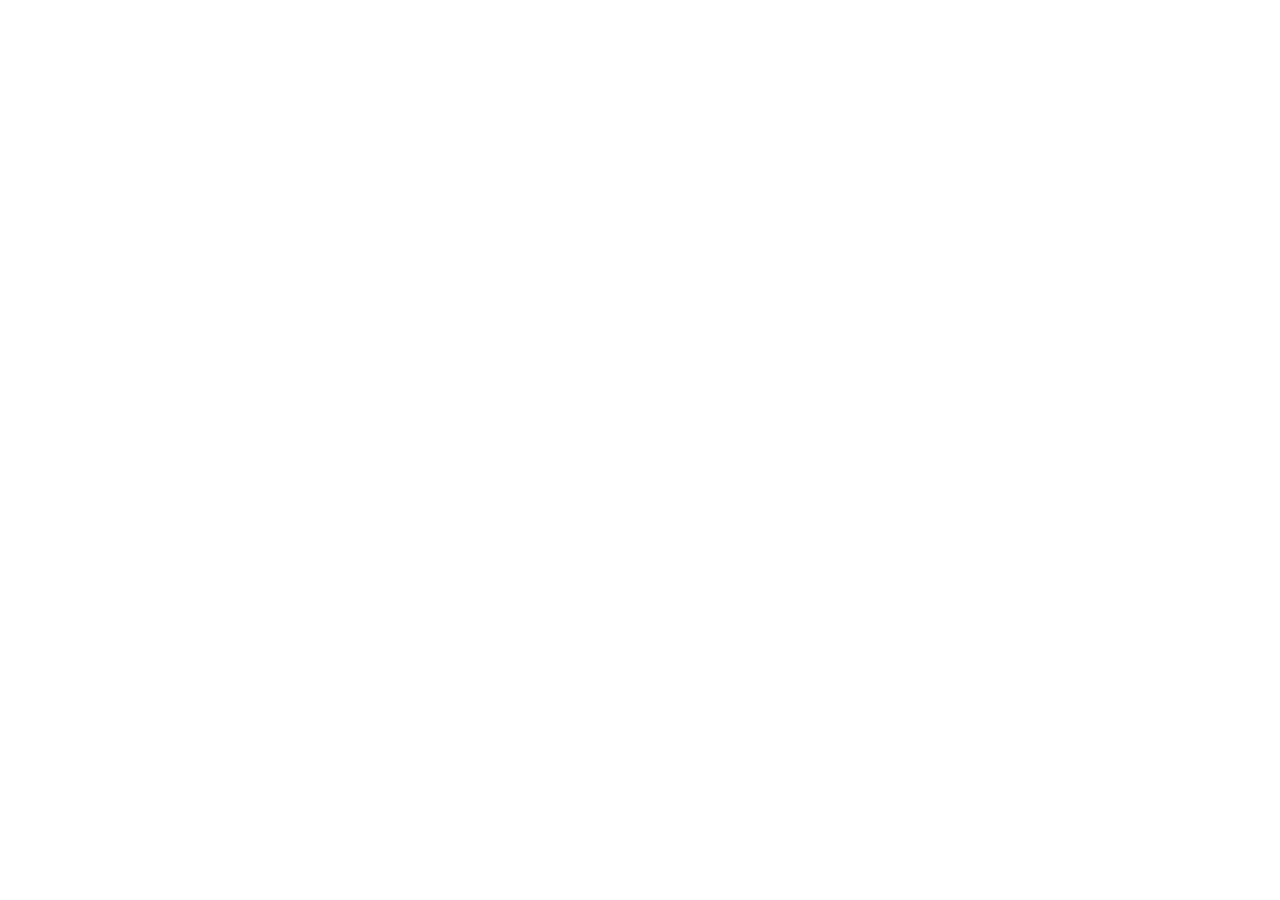
==== html/index.html @ 9bbfa4e1 "Add index.html" ====
<!DOCTYPE html>
<html lang="en">
<head>
    <meta charset="UTF-8">
    <meta name="viewport" content="width=device-width, initial-scale=1.0">
    <title>WorkBandhu</title>
    <link rel="stylesheet" href="styles.css">
    <link rel="stylesheet" href="css/home.css">
    </head>
    <body>

        
    </body>
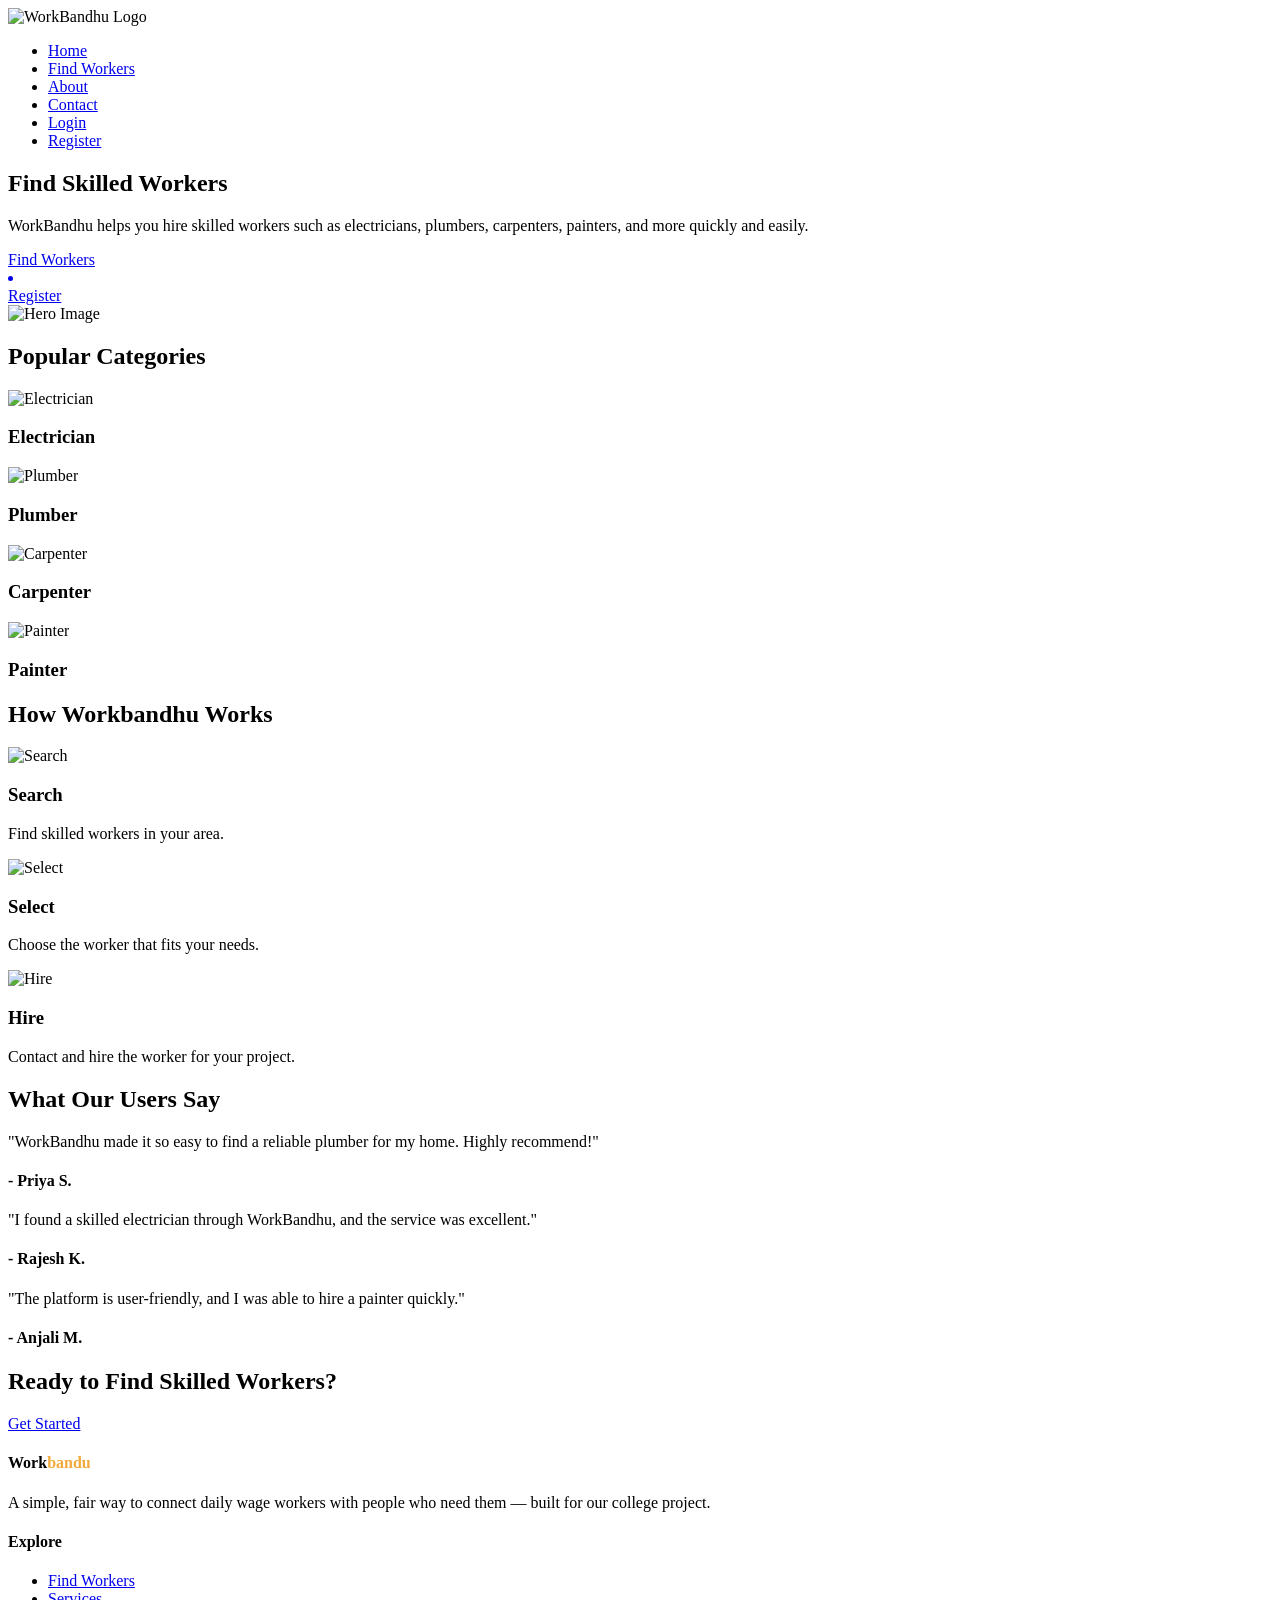
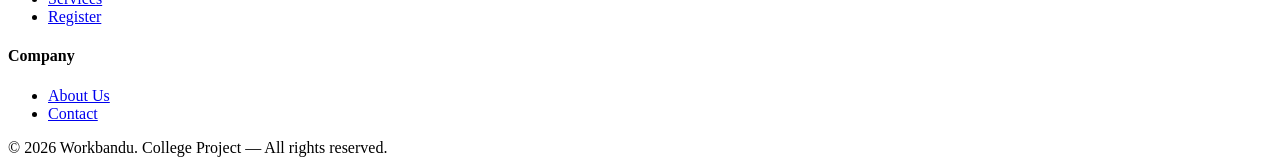
==== commit 44d9fe65: "initial project structure" ====
--- a/html/index.html
+++ b/html/index.html
@@ -1,13 +1,157 @@
-<!DOCTYPE html>
+<!doctype html>
 <html lang="en">
-<head>
-    <meta charset="UTF-8">
-    <meta name="viewport" content="width=device-width, initial-scale=1.0">
+  <head>
+    <meta charset="UTF-8" />
+    <meta name="viewport" content="width=device-width, initial-scale=1.0" />
     <title>WorkBandhu</title>
-    <link rel="stylesheet" href="styles.css">
-    <link rel="stylesheet" href="css/home.css">
-    </head>
-    <body>
+    <link rel="stylesheet" href="styles.css" />
+    <link rel="stylesheet" href="home.css" />
+    <link rel="icon" href="images/Logo1.jpeg" type="image/x-icon" />
+  </head>
+  <body>
+    <header>
+      <div class="logo">
+        <img src="images/Logo1.jpeg" alt="WorkBandhu Logo" />
+      </div>
+      <nav class="navbar">
+        <div class="container">
+          <ul class="nav-links">
+            <li><a href="index.html" class="active">Home</a></li>
+            <li><a href="workers.html">Find Workers</a></li>
+            <li><a href="about.html">About</a></li>
+            <li><a href="contact.html">Contact</a></li>
+            <li><a href="login.html" class="btn btn-primary">Login</a></li>
+            <li>
+              <a href="register.html" class="btn btn-secondary">Register</a>
+            </li>
+          </ul>
+        </div>
+      </nav>
+    </header>
+    <section class="hero">
+      <div class="hero-content">
+        <h1>Find Skilled Workers</h1>
+        <p>
+          WorkBandhu helps you hire skilled workers such as electricians,
+          plumbers, carpenters, painters, and more quickly and easily.
+        </p>
+        <a href="workers.html" class="btn btn-primary"
+          >Find Workers
+          <li></li
+        ></a>
+        <a href="register.html" class="btn btn-secondary">Register</a>
+      </div>
 
-        
-    </body>+      <div class="hero-image">
+        <img src="images/heroimage.jpg" alt="Hero Image" />
+      </div>
+    </section>
+
+    <section class="categories">
+      <div class="container">
+        <h2>Popular Categories</h2>
+        <div class="category-grid">
+          <div class="category-card">
+            <img src="images/electrician.jpg" alt="Electrician" />
+            <h3>Electrician</h3>
+          </div>
+          <div class="category-card">
+            <img src="images/plumber.jpg" alt="Plumber" />
+            <h3>Plumber</h3>
+          </div>
+          <div class="category-card">
+            <img src="images/carpenter.jpg" alt="Carpenter" />
+            <h3>Carpenter</h3>
+          </div>
+          <div class="category-card">
+            <img src="images/painter.jpg" alt="Painter" />
+            <h3>Painter</h3>
+          </div>
+        </div>
+      </div>
+    </section>
+
+    <section class="how-it-works">
+      <div class="container">
+        <h2>How Workbandhu Works</h2>
+        <div class="steps">
+          <div class="step">
+            <img src="images/search.png" alt="Search" />
+            <h3>Search</h3>
+            <p>Find skilled workers in your area.</p>
+          </div>
+          <div class="step">
+            <img src="images/select.png" alt="Select" />
+            <h3>Select</h3>
+            <p>Choose the worker that fits your needs.</p>
+          </div>
+          <div class="step">
+            <img src="images/hire.png" alt="Hire" />
+            <h3>Hire</h3>
+            <p>Contact and hire the worker for your project.</p>
+          </div>
+        </div>
+      </div>
+    </section>
+
+    <section class="testimonials">
+      <div class="container">
+        <h2>What Our Users Say</h2>
+        <div class="testimonial-grid">
+          <div class="testimonial-card">
+            <p>
+              "WorkBandhu made it so easy to find a reliable plumber for my
+              home. Highly recommend!"
+            </p>
+            <h4>- Priya S.</h4>
+          </div>
+          <div class="testimonial-card">
+            <p>
+              "I found a skilled electrician through WorkBandhu, and the
+              service was excellent."
+            </p>
+            <h4>- Rajesh K.</h4>
+          </div>
+          <div class="testimonial-card">
+            <p>
+              "The platform is user-friendly, and I was able to hire a painter
+              quickly."
+            </p>
+            <h4>- Anjali M.</h4>
+          </div>
+        </div>
+      </div>
+    </section>
+    <section class="cta">
+      <div class="container">
+        <h2>Ready to Find Skilled Workers?</h2>
+        <a href="workers.html" class="btn btn-primary">Get Started</a>
+      </div>
+
+    </section>
+   <footer class="site-footer">
+  <div class="container">
+    <div>
+      <h4>Work<span style="color:#F2A93B">bandu</span></h4>
+      <p>A simple, fair way to connect daily wage workers with people who need them — built for our college project.</p>
+    </div>
+    <div>
+      <h4>Explore</h4>
+      <ul>
+        <li><a href="workers.html">Find Workers</a></li>
+        <li><a href="services.html">Services</a></li>
+        <li><a href="register.html">Register</a></li>
+      </ul>
+    </div>
+    <div>
+      <h4>Company</h4>
+      <ul>
+        <li><a href="about.html">About Us</a></li>
+        <li><a href="contact.html">Contact</a></li>
+      </ul>
+    </div>
+  </div>
+  <div class="footer-bottom">© 2026 Workbandu. College Project — All rights reserved.</div>
+</footer>
+  </body>
+</html>
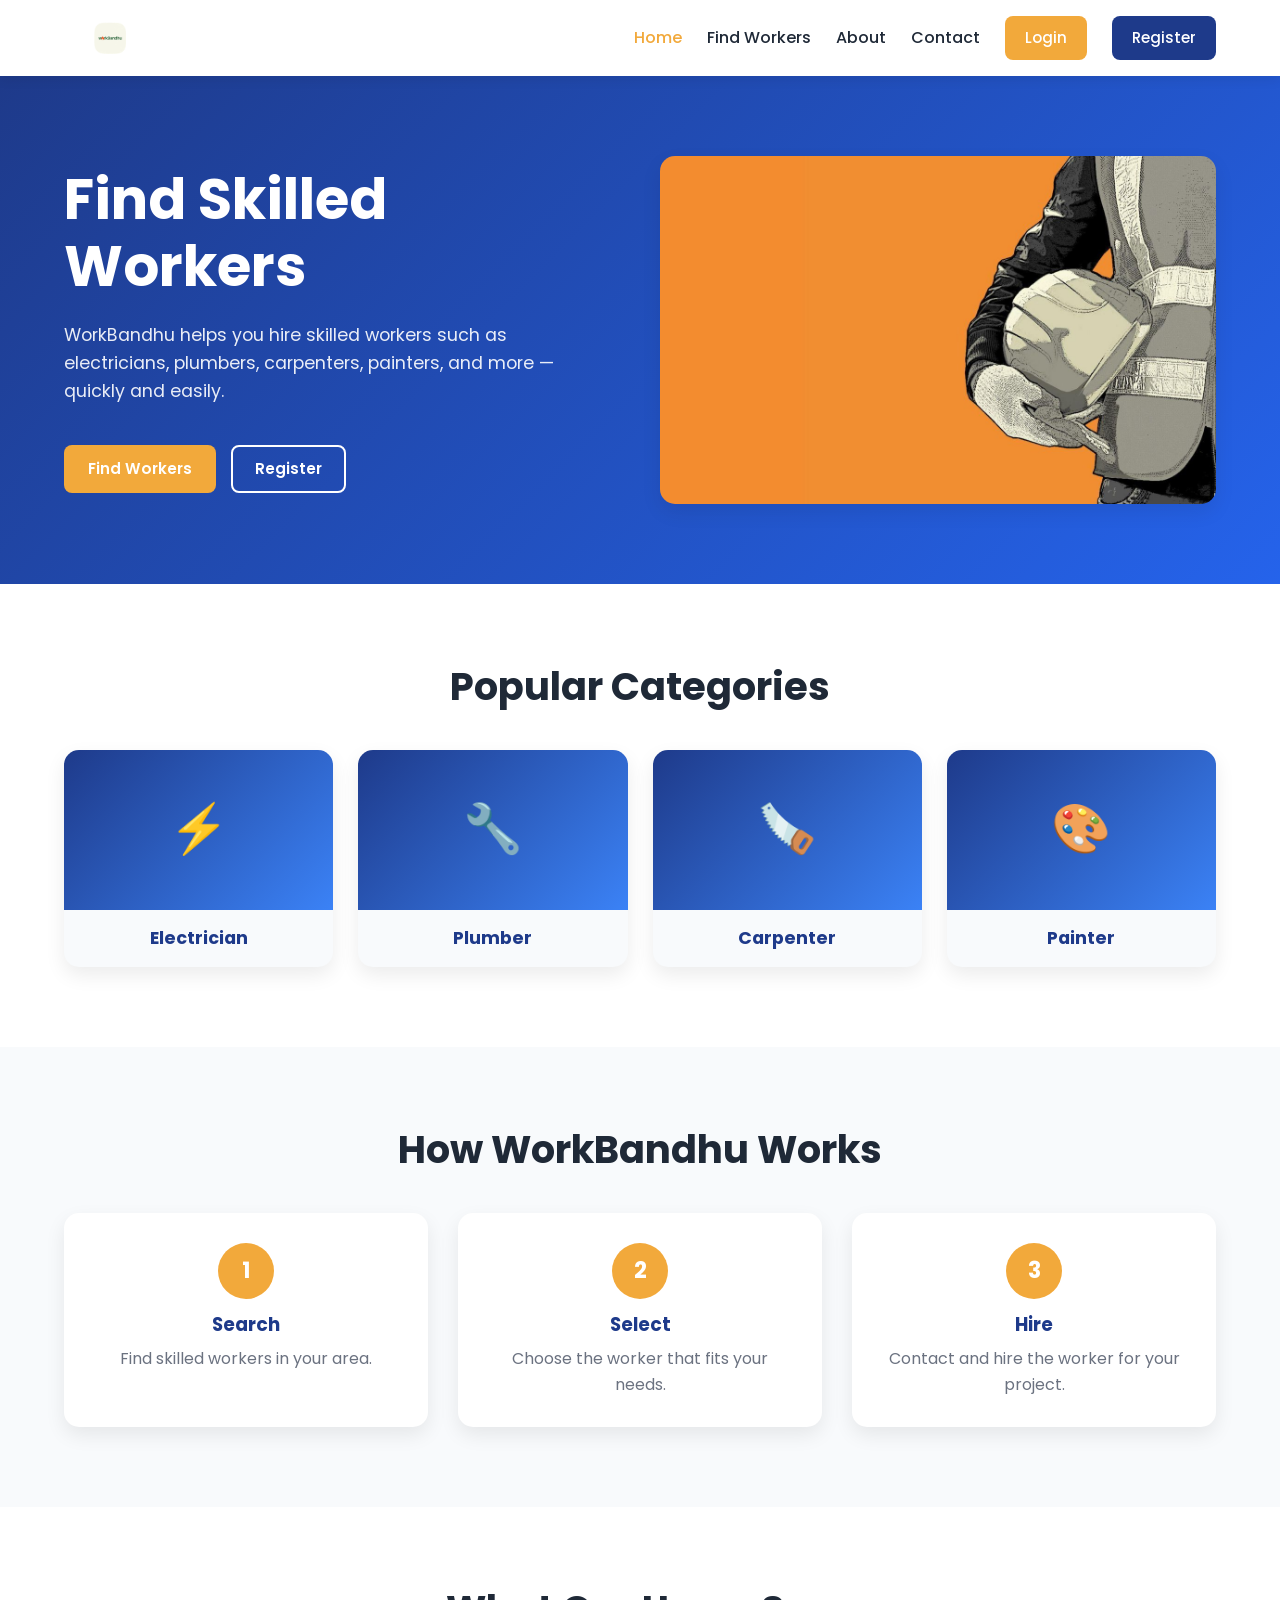
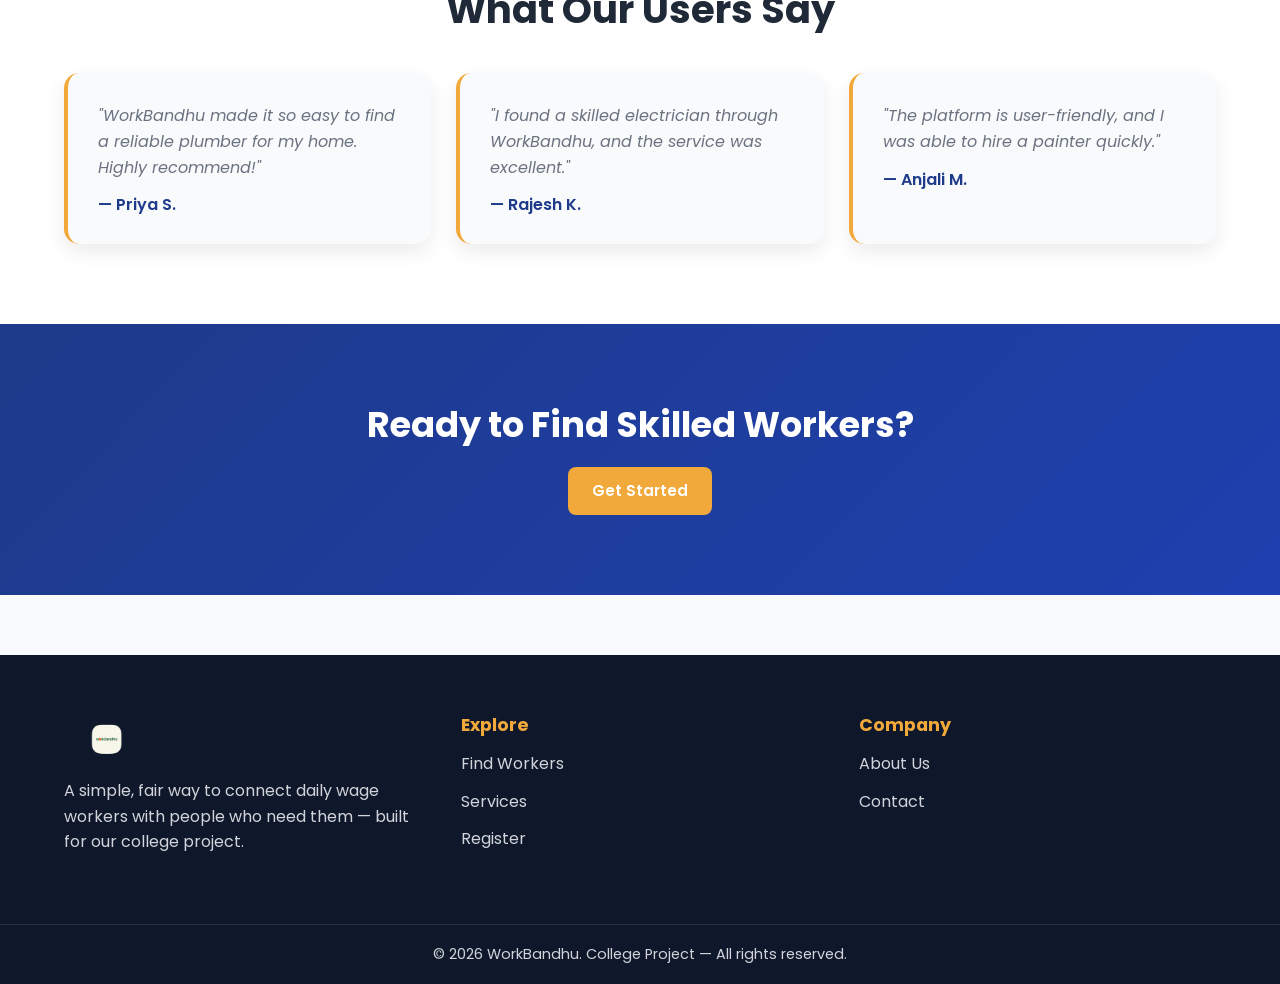
==== commit ee872281: "Clean project structure and update homepage styles" ====
--- a/html/index.html
+++ b/html/index.html
@@ -3,90 +3,93 @@
   <head>
     <meta charset="UTF-8" />
     <meta name="viewport" content="width=device-width, initial-scale=1.0" />
-    <title>WorkBandhu</title>
-    <link rel="stylesheet" href="styles.css" />
-    <link rel="stylesheet" href="home.css" />
-    <link rel="icon" href="images/Logo1.jpeg" type="image/x-icon" />
+    <title>WorkBandhu — Find Skilled Workers</title>
+    <link rel="stylesheet" href="../css/style.css" />
+    <link rel="stylesheet" href="../css/home.css" />
+    <link rel="stylesheet" href="../css/responsive.css" />
+    <link rel="icon" type="image/png" href="../images/logo-nobackground.png" />
   </head>
   <body>
-    <header>
-      <div class="logo">
-        <img src="images/Logo1.jpeg" alt="WorkBandhu Logo" />
+    <!-- Navbar -->
+    <nav class="navbar">
+      <div class="container">
+        <a href="index.html" class="nav-logo">
+          <img src="../images/logo-nobackground.png" alt="WorkBandhu" />
+        </a>
+        <button class="nav-toggle" aria-label="Toggle menu" aria-expanded="false">☰</button>
+        <ul class="nav-links">
+          <li><a href="index.html" class="active">Home</a></li>
+          <li><a href="workers.html">Find Workers</a></li>
+          <li><a href="about.html">About</a></li>
+          <li><a href="contact.html">Contact</a></li>
+          <li><a href="login.html" class="btn btn-primary">Login</a></li>
+          <li><a href="register.html" class="btn btn-secondary">Register</a></li>
+        </ul>
       </div>
-      <nav class="navbar">
-        <div class="container">
-          <ul class="nav-links">
-            <li><a href="index.html" class="active">Home</a></li>
-            <li><a href="workers.html">Find Workers</a></li>
-            <li><a href="about.html">About</a></li>
-            <li><a href="contact.html">Contact</a></li>
-            <li><a href="login.html" class="btn btn-primary">Login</a></li>
-            <li>
-              <a href="register.html" class="btn btn-secondary">Register</a>
-            </li>
-          </ul>
+    </nav>
+
+    <!-- Hero -->
+    <section class="hero-home">
+      <div class="container">
+        <div class="hero-content">
+          <h1>Find Skilled Workers</h1>
+          <p>
+            WorkBandhu helps you hire skilled workers such as electricians,
+            plumbers, carpenters, painters, and more — quickly and easily.
+          </p>
+          <div class="hero-actions">
+            <a href="workers.html" class="btn btn-primary">Find Workers</a>
+            <a href="register.html" class="btn btn-outline">Register</a>
+          </div>
         </div>
-      </nav>
-    </header>
-    <section class="hero">
-      <div class="hero-content">
-        <h1>Find Skilled Workers</h1>
-        <p>
-          WorkBandhu helps you hire skilled workers such as electricians,
-          plumbers, carpenters, painters, and more quickly and easily.
-        </p>
-        <a href="workers.html" class="btn btn-primary"
-          >Find Workers
-          <li></li
-        ></a>
-        <a href="register.html" class="btn btn-secondary">Register</a>
-      </div>
-
-      <div class="hero-image">
-        <img src="images/heroimage.jpg" alt="Hero Image" />
+        <div class="hero-image">
+          <img src="../images/heroimage.jpg" alt="Skilled workers on a job site" />
+        </div>
       </div>
     </section>
 
+    <!-- Categories -->
     <section class="categories">
       <div class="container">
         <h2>Popular Categories</h2>
         <div class="category-grid">
           <div class="category-card">
-            <img src="images/electrician.jpg" alt="Electrician" />
+            <div class="category-icon" aria-hidden="true">⚡</div>
             <h3>Electrician</h3>
           </div>
           <div class="category-card">
-            <img src="images/plumber.jpg" alt="Plumber" />
+            <div class="category-icon" aria-hidden="true">🔧</div>
             <h3>Plumber</h3>
           </div>
           <div class="category-card">
-            <img src="images/carpenter.jpg" alt="Carpenter" />
+            <div class="category-icon" aria-hidden="true">🪚</div>
             <h3>Carpenter</h3>
           </div>
           <div class="category-card">
-            <img src="images/painter.jpg" alt="Painter" />
+            <div class="category-icon" aria-hidden="true">🎨</div>
             <h3>Painter</h3>
           </div>
         </div>
       </div>
     </section>
 
+    <!-- How It Works -->
     <section class="how-it-works">
       <div class="container">
-        <h2>How Workbandhu Works</h2>
+        <h2>How WorkBandhu Works</h2>
         <div class="steps">
           <div class="step">
-            <img src="images/search.png" alt="Search" />
+            <div class="step-number">1</div>
             <h3>Search</h3>
             <p>Find skilled workers in your area.</p>
           </div>
           <div class="step">
-            <img src="images/select.png" alt="Select" />
+            <div class="step-number">2</div>
             <h3>Select</h3>
             <p>Choose the worker that fits your needs.</p>
           </div>
           <div class="step">
-            <img src="images/hire.png" alt="Hire" />
+            <div class="step-number">3</div>
             <h3>Hire</h3>
             <p>Contact and hire the worker for your project.</p>
           </div>
@@ -94,6 +97,7 @@
       </div>
     </section>
 
+    <!-- Testimonials -->
     <section class="testimonials">
       <div class="container">
         <h2>What Our Users Say</h2>
@@ -103,55 +107,65 @@
               "WorkBandhu made it so easy to find a reliable plumber for my
               home. Highly recommend!"
             </p>
-            <h4>- Priya S.</h4>
+            <h4>— Priya S.</h4>
           </div>
           <div class="testimonial-card">
             <p>
               "I found a skilled electrician through WorkBandhu, and the
               service was excellent."
             </p>
-            <h4>- Rajesh K.</h4>
+            <h4>— Rajesh K.</h4>
           </div>
           <div class="testimonial-card">
             <p>
               "The platform is user-friendly, and I was able to hire a painter
               quickly."
             </p>
-            <h4>- Anjali M.</h4>
+            <h4>— Anjali M.</h4>
           </div>
         </div>
       </div>
     </section>
+
+    <!-- CTA -->
     <section class="cta">
       <div class="container">
         <h2>Ready to Find Skilled Workers?</h2>
         <a href="workers.html" class="btn btn-primary">Get Started</a>
       </div>
+    </section>
 
-    </section>
-   <footer class="site-footer">
-  <div class="container">
-    <div>
-      <h4>Work<span style="color:#F2A93B">bandu</span></h4>
-      <p>A simple, fair way to connect daily wage workers with people who need them — built for our college project.</p>
-    </div>
-    <div>
-      <h4>Explore</h4>
-      <ul>
-        <li><a href="workers.html">Find Workers</a></li>
-        <li><a href="services.html">Services</a></li>
-        <li><a href="register.html">Register</a></li>
-      </ul>
-    </div>
-    <div>
-      <h4>Company</h4>
-      <ul>
-        <li><a href="about.html">About Us</a></li>
-        <li><a href="contact.html">Contact</a></li>
-      </ul>
-    </div>
-  </div>
-  <div class="footer-bottom">© 2026 Workbandu. College Project — All rights reserved.</div>
-</footer>
+    <!-- Footer -->
+    <footer class="site-footer">
+      <div class="container">
+        <div class="footer-brand">
+          <img src="../images/logo-nobackground.png" alt="WorkBandhu" />
+          <p>
+            A simple, fair way to connect daily wage workers with people who
+            need them — built for our college project.
+          </p>
+        </div>
+        <div>
+          <h4>Explore</h4>
+          <ul>
+            <li><a href="workers.html">Find Workers</a></li>
+            <li><a href="services.html">Services</a></li>
+            <li><a href="register.html">Register</a></li>
+          </ul>
+        </div>
+        <div>
+          <h4>Company</h4>
+          <ul>
+            <li><a href="about.html">About Us</a></li>
+            <li><a href="contact.html">Contact</a></li>
+          </ul>
+        </div>
+      </div>
+      <div class="footer-bottom">
+        © 2026 WorkBandhu. College Project — All rights reserved.
+      </div>
+    </footer>
+
+    <script src="../js/main.js"></script>
   </body>
 </html>
--- a/css/style.css
+++ b/css/style.css
@@ -0,0 +1,333 @@
+/* ============================================================
+   WorkBandhu — Global Styles (shared across all pages)
+   Palette: Blue (#1E3A8A) + Orange (#F2A93B)
+   ============================================================ */
+
+@import url('https://fonts.googleapis.com/css2?family=Poppins:wght@300;400;500;600;700;800&display=swap');
+
+/* ---------- Design Tokens ---------- */
+:root {
+  --primary: #1E3A8A;
+  --secondary: #F2A93B;
+  --secondary-dark: #d88e16;
+  --dark: #1F2937;
+  --light: #F8FAFC;
+  --white: #ffffff;
+  --gray: #6B7280;
+  --footer-bg: #0f172a;
+
+  --max-width: 1200px;
+  --radius: 8px;
+  --radius-lg: 15px;
+  --shadow: 0 8px 20px rgba(0, 0, 0, 0.08);
+  --shadow-nav: 0 3px 12px rgba(0, 0, 0, 0.08);
+
+  --space-1: 10px;
+  --space-2: 20px;
+  --space-3: 40px;
+  --space-4: 80px;
+}
+
+/* ---------- Reset & Base ---------- */
+*,
+*::before,
+*::after {
+  box-sizing: border-box;
+  margin: 0;
+  padding: 0;
+}
+
+html {
+  scroll-behavior: smooth;
+}
+
+body {
+  font-family: 'Poppins', sans-serif;
+  background: var(--light);
+  color: var(--dark);
+  line-height: 1.6;
+}
+
+img {
+  max-width: 100%;
+  display: block;
+}
+
+a {
+  text-decoration: none;
+  color: inherit;
+}
+
+ul {
+  list-style: none;
+}
+
+button {
+  font-family: inherit;
+  cursor: pointer;
+}
+
+h1,
+h2,
+h3,
+h4 {
+  line-height: 1.2;
+}
+
+p {
+  color: var(--gray);
+}
+
+/* ---------- Layout ---------- */
+.container {
+  width: 90%;
+  max-width: var(--max-width);
+  margin: 0 auto;
+}
+
+/* ---------- Buttons ---------- */
+.btn {
+  display: inline-block;
+  padding: 10px 22px;
+  border-radius: var(--radius);
+  font-weight: 600;
+  font-size: 0.95rem;
+  border: 2px solid transparent;
+  transition: background 0.3s ease, transform 0.2s ease, color 0.3s ease;
+}
+
+.btn:hover {
+  transform: translateY(-2px);
+}
+
+.btn-primary {
+  background: var(--secondary);
+  color: var(--white) !important;
+}
+
+.btn-primary:hover {
+  background: var(--secondary-dark);
+}
+
+.btn-secondary {
+  background: var(--primary);
+  color: var(--white) !important;
+}
+
+.btn-secondary:hover {
+  background: #162d6e;
+}
+
+.btn-outline {
+  background: transparent;
+  border-color: var(--white);
+  color: var(--white) !important;
+}
+
+.btn-outline:hover {
+  background: rgba(255, 255, 255, 0.1);
+}
+
+/* ---------- Navbar ---------- */
+.navbar {
+  width: 100%;
+  background: var(--white);
+  box-shadow: var(--shadow-nav);
+  position: sticky;
+  top: 0;
+  z-index: 1000;
+}
+
+.navbar .container {
+  display: flex;
+  justify-content: space-between;
+  align-items: center;
+  padding: 12px 0;
+  position: relative;
+}
+
+.nav-logo {
+  display: flex;
+  align-items: center;
+  flex-shrink: 0;
+}
+
+.nav-logo img {
+  height: 52px;
+  width: auto;
+}
+
+.nav-links {
+  display: flex;
+  align-items: center;
+  gap: 25px;
+}
+
+.nav-links a {
+  color: var(--dark);
+  font-weight: 500;
+  transition: color 0.3s ease;
+}
+
+.nav-links a:hover,
+.nav-links a.active {
+  color: var(--secondary);
+}
+
+.nav-links .btn {
+  padding: 8px 18px;
+}
+
+.nav-toggle {
+  display: none;
+  background: none;
+  border: none;
+  font-size: 28px;
+  color: var(--primary);
+  line-height: 1;
+}
+
+/* ---------- Page Hero (About, Contact, inner pages) ---------- */
+.page-hero {
+  padding: 100px 0 var(--space-3);
+  background:
+    linear-gradient(rgba(30, 58, 138, 0.85), rgba(15, 23, 42, 0.9)),
+    url('../images/heroimage.jpg') center / cover no-repeat;
+  color: var(--white);
+}
+
+.page-hero h1 {
+  font-size: clamp(2rem, 5vw, 3.4rem);
+  margin: 15px 0;
+}
+
+.page-hero em {
+  color: var(--secondary);
+  font-style: normal;
+}
+
+.hero-sub {
+  max-width: 700px;
+  font-size: 1.1rem;
+  color: rgba(255, 255, 255, 0.9);
+}
+
+/* ---------- Sections & Utilities ---------- */
+.eyebrow {
+  color: var(--secondary);
+  font-weight: 700;
+  text-transform: uppercase;
+  letter-spacing: 1px;
+  font-size: 0.85rem;
+}
+
+.section {
+  padding: var(--space-4) 0;
+}
+
+.section h2 {
+  font-size: clamp(1.75rem, 3vw, 2.5rem);
+  margin: 15px 0 25px;
+  color: var(--dark);
+}
+
+.section p {
+  font-size: 1.05rem;
+}
+
+.text-center {
+  text-align: center;
+}
+
+.prose {
+  max-width: 65ch;
+}
+
+.prose-center {
+  max-width: 60ch;
+  margin: 0 auto;
+}
+
+.brand-accent {
+  color: var(--secondary);
+}
+
+/* ---------- Shared Cards ---------- */
+.steps {
+  display: grid;
+  grid-template-columns: repeat(auto-fit, minmax(280px, 1fr));
+  gap: 30px;
+  margin-top: 40px;
+}
+
+.step-card {
+  background: var(--white);
+  padding: 30px;
+  border-radius: var(--radius-lg);
+  box-shadow: var(--shadow);
+  transition: transform 0.3s ease;
+}
+
+.step-card:hover {
+  transform: translateY(-8px);
+}
+
+.step-card h3 {
+  color: var(--primary);
+  margin-bottom: 15px;
+}
+
+.step-card p {
+  color: var(--gray);
+}
+
+/* ---------- Footer ---------- */
+.site-footer {
+  background: var(--footer-bg);
+  color: var(--white);
+  margin-top: 60px;
+}
+
+.site-footer .container {
+  display: grid;
+  grid-template-columns: repeat(auto-fit, minmax(250px, 1fr));
+  gap: 40px;
+  padding: 60px 0;
+}
+
+.footer-brand img {
+  height: 48px;
+  width: auto;
+  margin-bottom: 15px;
+}
+
+.site-footer h4 {
+  margin-bottom: 15px;
+  font-size: 1.1rem;
+  color: var(--secondary);
+}
+
+.site-footer p {
+  color: #d1d5db;
+}
+
+.site-footer ul li {
+  margin: 12px 0;
+}
+
+.site-footer a {
+  color: #d1d5db;
+  transition: color 0.3s ease;
+}
+
+.site-footer a:hover {
+  color: var(--secondary);
+}
+
+.footer-bottom {
+  text-align: center;
+  padding: 18px;
+  border-top: 1px solid rgba(255, 255, 255, 0.1);
+  color: #d1d5db;
+  font-size: 0.9rem;
+}
--- a/css/home.css
+++ b/css/home.css
@@ -0,0 +1,183 @@
+/* ============================================================
+   WorkBandhu — Home Page Styles (index.html only)
+   ============================================================ */
+
+/* ---------- Home Hero ---------- */
+.hero-home {
+  padding: var(--space-4) 0;
+  background: linear-gradient(135deg, var(--primary) 0%, #2563eb 100%);
+  color: var(--white);
+}
+
+.hero-home .container {
+  display: grid;
+  grid-template-columns: 1fr 1fr;
+  align-items: center;
+  gap: 40px;
+}
+
+.hero-content h1 {
+  font-size: clamp(2.2rem, 4.5vw, 3.5rem);
+  margin-bottom: var(--space-2);
+}
+
+.hero-content p {
+  font-size: 1.1rem;
+  color: rgba(255, 255, 255, 0.9);
+  margin-bottom: var(--space-3);
+  max-width: 520px;
+}
+
+.hero-actions {
+  display: flex;
+  flex-wrap: wrap;
+  gap: 15px;
+}
+
+.hero-image img {
+  border-radius: var(--radius-lg);
+  box-shadow: var(--shadow);
+  width: 100%;
+  max-height: 420px;
+  object-fit: cover;
+}
+
+/* ---------- Categories ---------- */
+.categories {
+  padding: var(--space-4) 0;
+  background: var(--white);
+}
+
+.categories h2,
+.how-it-works h2,
+.testimonials h2 {
+  text-align: center;
+  font-size: clamp(1.75rem, 3vw, 2.5rem);
+  margin-bottom: var(--space-3);
+  color: var(--dark);
+}
+
+.category-grid {
+  display: grid;
+  grid-template-columns: repeat(auto-fit, minmax(220px, 1fr));
+  gap: 25px;
+}
+
+.category-card {
+  background: var(--light);
+  border-radius: var(--radius-lg);
+  overflow: hidden;
+  text-align: center;
+  box-shadow: var(--shadow);
+  transition: transform 0.3s ease;
+}
+
+.category-card:hover {
+  transform: translateY(-6px);
+}
+
+.category-card img {
+  width: 100%;
+  height: 160px;
+  object-fit: cover;
+}
+
+.category-icon {
+  display: flex;
+  align-items: center;
+  justify-content: center;
+  height: 160px;
+  background: linear-gradient(135deg, var(--primary), #3b82f6);
+  font-size: 3rem;
+}
+
+.category-card h3 {
+  padding: 18px;
+  color: var(--primary);
+  font-size: 1.1rem;
+}
+
+/* ---------- How It Works ---------- */
+.how-it-works {
+  padding: var(--space-4) 0;
+}
+
+.how-it-works .step {
+  background: var(--white);
+  padding: 30px;
+  border-radius: var(--radius-lg);
+  text-align: center;
+  box-shadow: var(--shadow);
+  transition: transform 0.3s ease;
+}
+
+.how-it-works .step:hover {
+  transform: translateY(-6px);
+}
+
+.step-number {
+  display: inline-flex;
+  align-items: center;
+  justify-content: center;
+  width: 56px;
+  height: 56px;
+  border-radius: 50%;
+  background: var(--secondary);
+  color: var(--white);
+  font-weight: 700;
+  font-size: 1.4rem;
+  margin-bottom: 15px;
+}
+
+.how-it-works .step h3 {
+  color: var(--primary);
+  margin-bottom: 10px;
+}
+
+.how-it-works .step p {
+  color: var(--gray);
+}
+
+/* ---------- Testimonials ---------- */
+.testimonials {
+  padding: var(--space-4) 0;
+  background: var(--white);
+}
+
+.testimonial-grid {
+  display: grid;
+  grid-template-columns: repeat(auto-fit, minmax(280px, 1fr));
+  gap: 25px;
+}
+
+.testimonial-card {
+  background: var(--light);
+  padding: 30px;
+  border-radius: var(--radius-lg);
+  border-left: 4px solid var(--secondary);
+  box-shadow: var(--shadow);
+}
+
+.testimonial-card p {
+  font-style: italic;
+  margin-bottom: 15px;
+}
+
+.testimonial-card h4 {
+  color: var(--primary);
+  font-weight: 600;
+}
+
+/* ---------- CTA Banner ---------- */
+.cta {
+  padding: var(--space-4) 0;
+  background: linear-gradient(135deg, var(--primary), #1e40af);
+  text-align: center;
+  color: var(--white);
+}
+
+.cta h2 {
+  color: var(--white);
+  margin-bottom: var(--space-2);
+  font-size: clamp(1.5rem, 3vw, 2.2rem);
+}
--- a/css/responsive.css
+++ b/css/responsive.css
@@ -0,0 +1,95 @@
+/* ============================================================
+   WorkBandhu — Responsive Styles
+   ============================================================ */
+
+/* ---------- Tablet & below ---------- */
+@media (max-width: 992px) {
+  .hero-home .container {
+    grid-template-columns: 1fr;
+    text-align: center;
+  }
+
+  .hero-content p {
+    margin-left: auto;
+    margin-right: auto;
+  }
+
+  .hero-actions {
+    justify-content: center;
+  }
+
+  .hero-image {
+    order: -1;
+    max-width: 500px;
+    margin: 0 auto;
+  }
+}
+
+/* ---------- Mobile navigation ---------- */
+@media (max-width: 768px) {
+  .nav-toggle {
+    display: block;
+  }
+
+  .nav-links {
+    display: none;
+    position: absolute;
+    top: 100%;
+    left: 0;
+    right: 0;
+    flex-direction: column;
+    align-items: flex-start;
+    gap: 0;
+    background: var(--white);
+    padding: var(--space-2);
+    box-shadow: var(--shadow-nav);
+    border-top: 1px solid #e5e7eb;
+  }
+
+  .nav-links.open {
+    display: flex;
+  }
+
+  .nav-links li {
+    width: 100%;
+  }
+
+  .nav-links a {
+    display: block;
+    padding: 12px 8px;
+    width: 100%;
+  }
+
+  .nav-links .btn {
+    text-align: center;
+    margin-top: 8px;
+  }
+
+  .page-hero {
+    padding: 70px 0 var(--space-3);
+  }
+
+  .section {
+    padding: 60px 0;
+  }
+
+  .hero-home {
+    padding: 60px 0;
+  }
+}
+
+/* ---------- Small phones ---------- */
+@media (max-width: 480px) {
+  .nav-logo img {
+    height: 42px;
+  }
+
+  .hero-actions {
+    flex-direction: column;
+    align-items: stretch;
+  }
+
+  .hero-actions .btn {
+    text-align: center;
+  }
+}
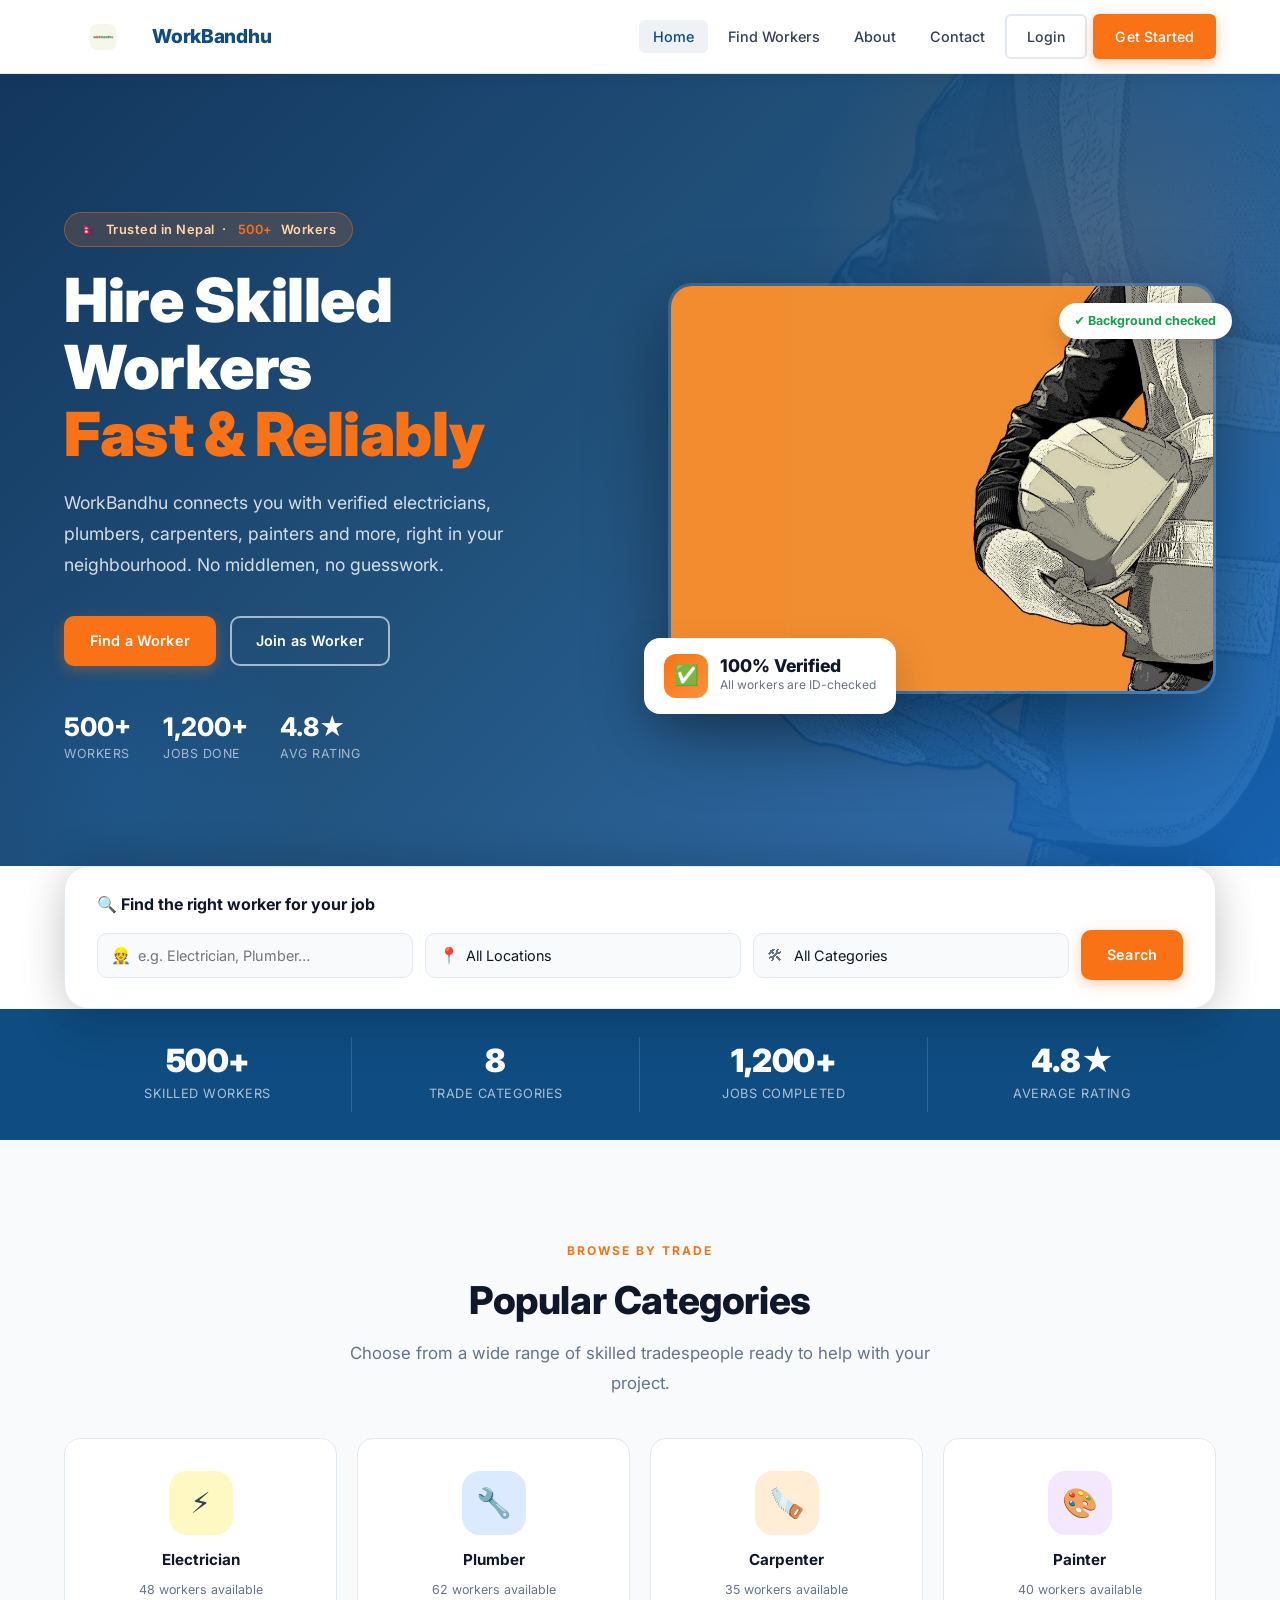
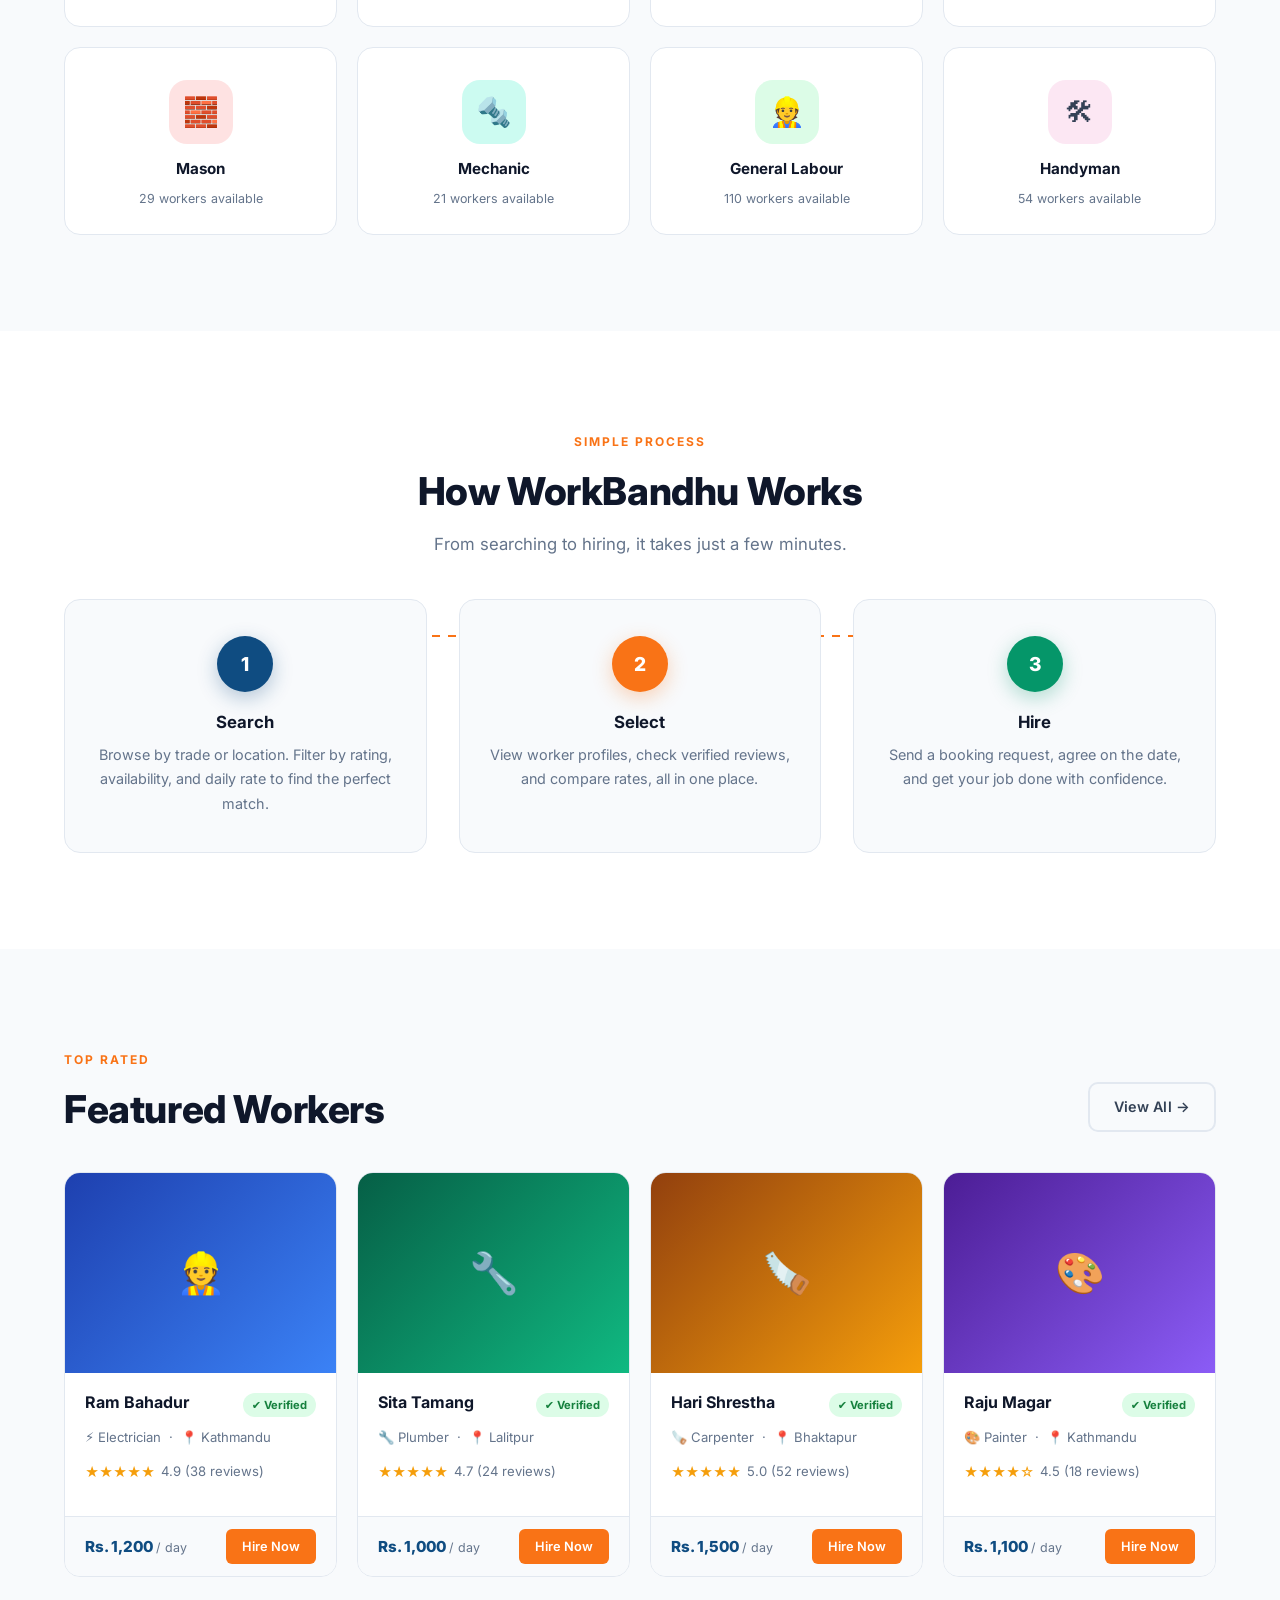
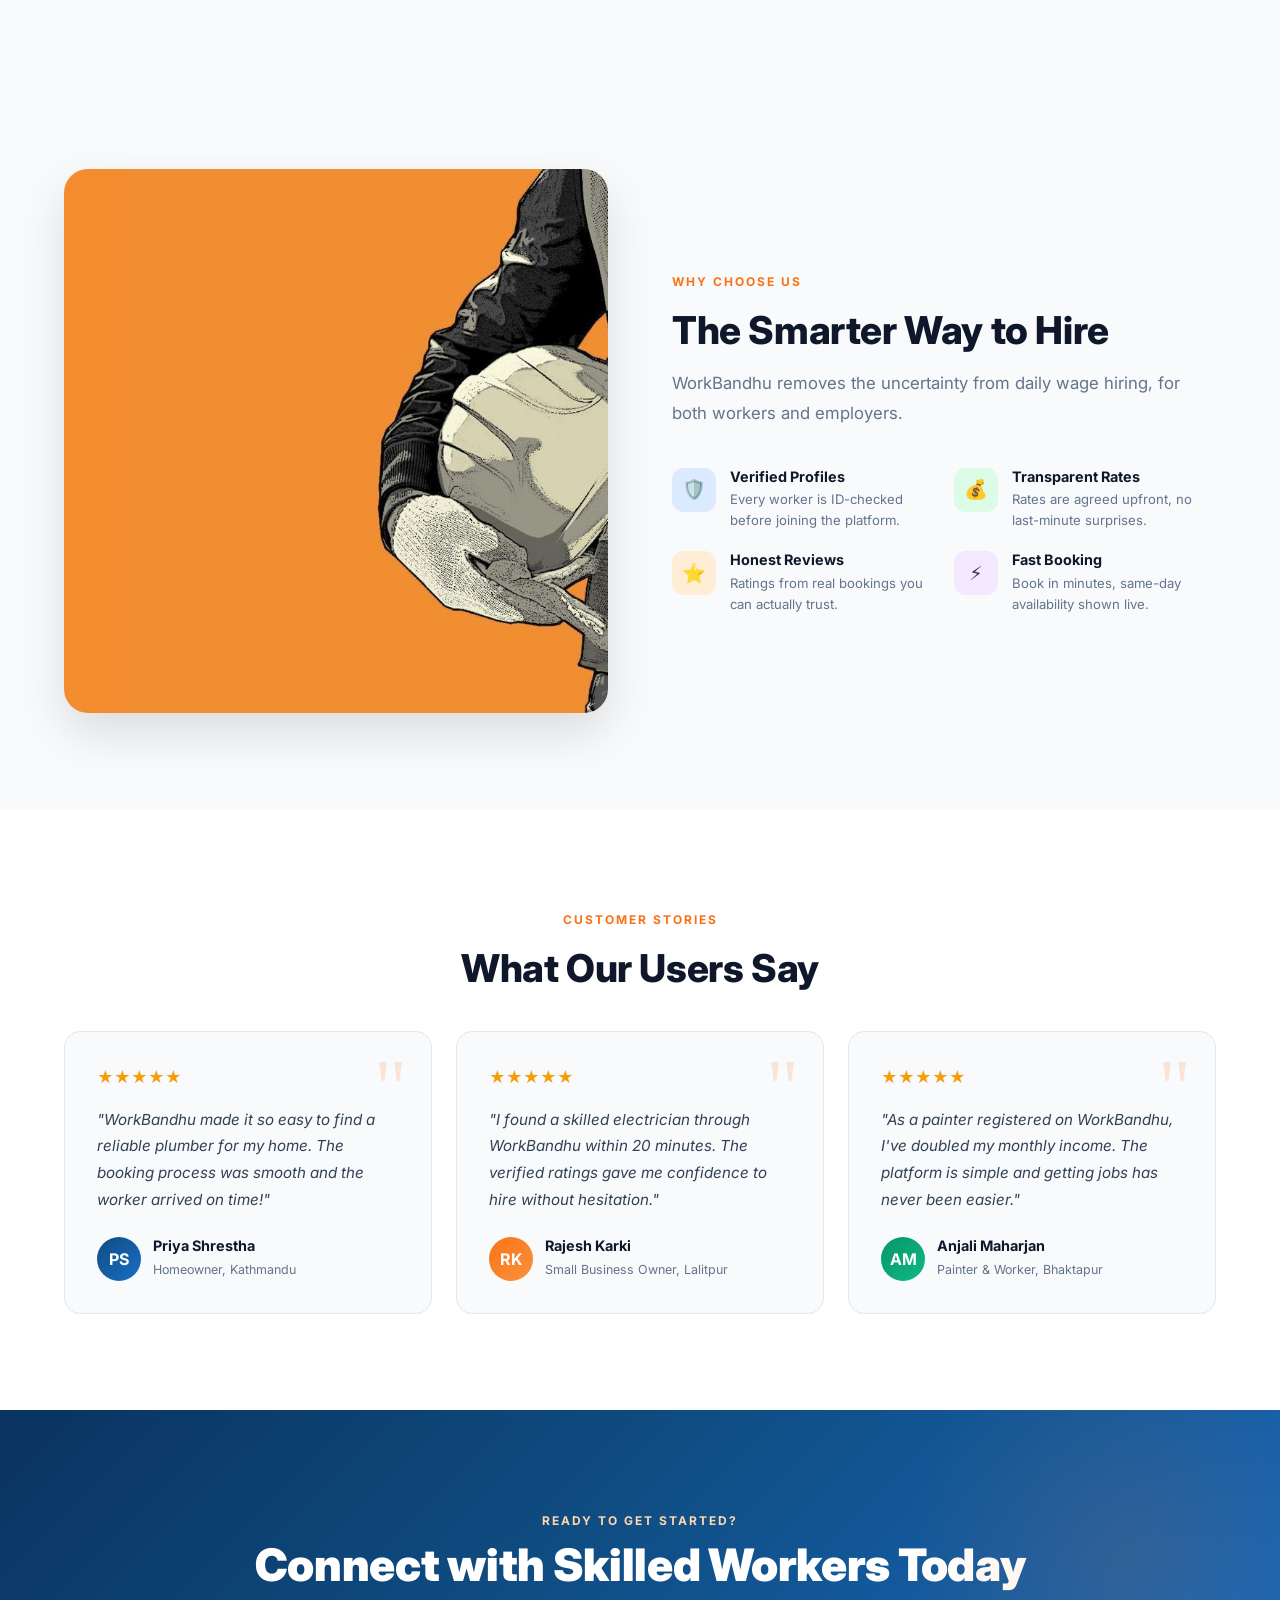
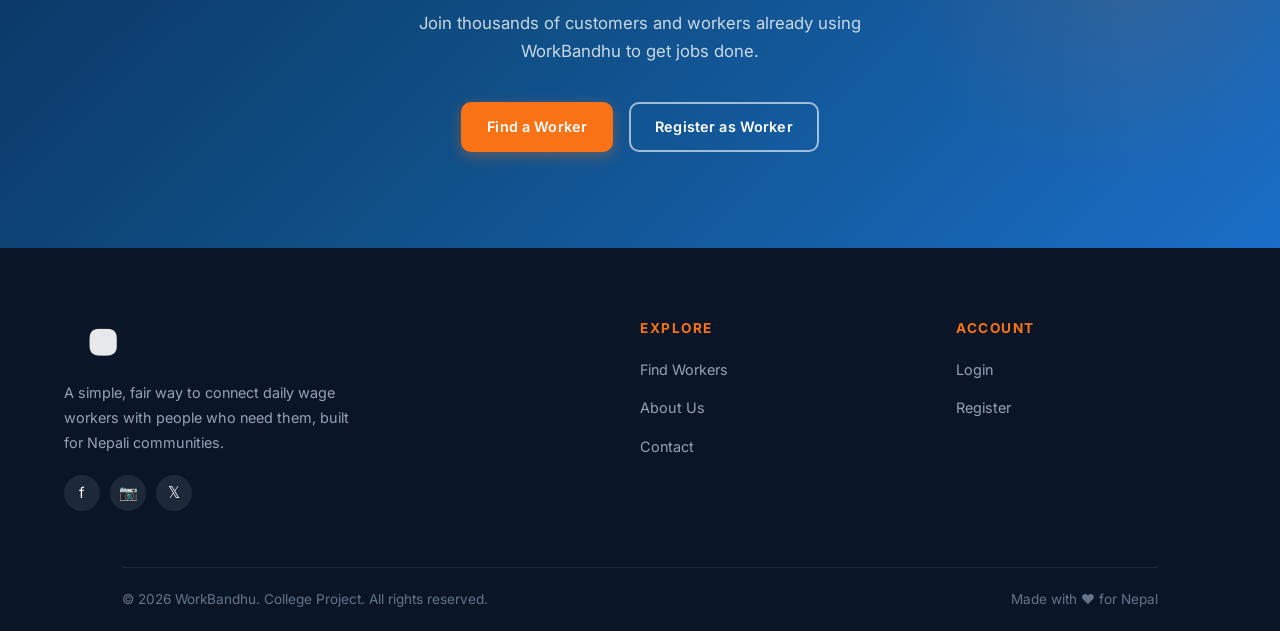
==== commit 722ef49b: "fix css and connect member 2 with other members" ====
--- a/html/index.html
+++ b/html/index.html
@@ -1,171 +1,473 @@
 <!doctype html>
 <html lang="en">
-  <head>
-    <meta charset="UTF-8" />
-    <meta name="viewport" content="width=device-width, initial-scale=1.0" />
-    <title>WorkBandhu — Find Skilled Workers</title>
-    <link rel="stylesheet" href="../css/style.css" />
-    <link rel="stylesheet" href="../css/home.css" />
-    <link rel="stylesheet" href="../css/responsive.css" />
-    <link rel="icon" type="image/png" href="../images/logo-nobackground.png" />
-  </head>
-  <body>
-    <!-- Navbar -->
-    <nav class="navbar">
-      <div class="container">
-        <a href="index.html" class="nav-logo">
-          <img src="../images/logo-nobackground.png" alt="WorkBandhu" />
-        </a>
-        <button class="nav-toggle" aria-label="Toggle menu" aria-expanded="false">☰</button>
-        <ul class="nav-links">
-          <li><a href="index.html" class="active">Home</a></li>
-          <li><a href="workers.html">Find Workers</a></li>
-          <li><a href="about.html">About</a></li>
-          <li><a href="contact.html">Contact</a></li>
-          <li><a href="login.html" class="btn btn-primary">Login</a></li>
-          <li><a href="register.html" class="btn btn-secondary">Register</a></li>
-        </ul>
-      </div>
-    </nav>
-
-    <!-- Hero -->
-    <section class="hero-home">
-      <div class="container">
-        <div class="hero-content">
-          <h1>Find Skilled Workers</h1>
-          <p>
-            WorkBandhu helps you hire skilled workers such as electricians,
-            plumbers, carpenters, painters, and more — quickly and easily.
+<head>
+  <meta charset="UTF-8" />
+  <meta name="viewport" content="width=device-width, initial-scale=1.0" />
+  <title>WorkBandhu | Find Skilled Workers Near You</title>
+  <link rel="stylesheet" href="../css/style.css" />
+  <link rel="stylesheet" href="../css/home.css" />
+  <link rel="stylesheet" href="../css/responsive.css" />
+  <link rel="icon" type="image/png" href="../images/logo-nobackground.png" />
+</head>
+<body>
+
+  <!-- ===== NAVBAR ===== -->
+  <nav class="navbar">
+    <div class="container">
+      <a href="index.html" class="nav-logo">
+        <img src="../images/logo-nobackground.png" alt="WorkBandhu Logo" />
+        <span class="nav-logo-text">WorkBandhu</span>
+      </a>
+      <button class="nav-toggle" aria-label="Toggle menu" aria-expanded="false">&#9776;</button>
+      <ul class="nav-links">
+        <li><a href="index.html" class="active">Home</a></li>
+        <li><a href="worker.html">Find Workers</a></li>
+        <li><a href="about.html">About</a></li>
+        <li><a href="contact.html">Contact</a></li>
+        <li><a href="../login.html" class="btn btn-ghost">Login</a></li>
+        <li><a href="../register.html" class="btn btn-primary">Get Started</a></li>
+      </ul>
+    </div>
+  </nav>
+
+  <!-- ===== HERO ===== -->
+  <section class="hero-home">
+    <div class="container">
+      <div class="hero-content">
+        <div class="hero-badge">
+          <span>🇳🇵</span> Trusted in Nepal &nbsp;·&nbsp; <span>500+</span> Workers
+        </div>
+        <h1>
+          Hire Skilled Workers<br />
+          <span class="highlight">Fast &amp; Reliably</span>
+        </h1>
+        <p>
+          WorkBandhu connects you with verified electricians, plumbers, carpenters, painters
+          and more, right in your neighbourhood. No middlemen, no guesswork.
+        </p>
+        <div class="hero-actions">
+          <a href="worker.html" class="btn btn-primary">Find a Worker</a>
+          <a href="../register.html" class="btn btn-outline">Join as Worker</a>
+        </div>
+        <div class="hero-stats">
+          <div class="hero-stat">
+            <span class="stat-num">500+</span>
+            <span class="stat-label">Workers</span>
+          </div>
+          <div class="hero-stat">
+            <span class="stat-num">1,200+</span>
+            <span class="stat-label">Jobs Done</span>
+          </div>
+          <div class="hero-stat">
+            <span class="stat-num">4.8★</span>
+            <span class="stat-label">Avg Rating</span>
+          </div>
+        </div>
+      </div>
+
+      <div class="hero-visual">
+        <div class="hero-img-wrap">
+          <img src="../images/heroimage.jpg" alt="Skilled worker on job site" />
+        </div>
+        <div class="hero-trust-card">
+          <div class="trust-icon">✅</div>
+          <div class="trust-text">
+            <span class="trust-num">100% Verified</span>
+            <span class="trust-label">All workers are ID-checked</span>
+          </div>
+        </div>
+        <div class="hero-verified">✔ Background checked</div>
+      </div>
+    </div>
+  </section>
+
+  <!-- ===== SEARCH BAR ===== -->
+  <section class="search-bar-section">
+    <div class="container">
+      <div class="search-bar-card">
+        <h3>🔍 Find the right worker for your job</h3>
+        <div class="search-bar-inner">
+          <div class="search-input-group">
+            <span class="input-icon">👷</span>
+            <input type="text" placeholder="e.g. Electrician, Plumber…" id="hero-search" />
+          </div>
+          <div class="search-input-group">
+            <span class="input-icon">📍</span>
+            <select id="hero-location">
+              <option value="">All Locations</option>
+              <option>Kathmandu</option>
+              <option>Lalitpur</option>
+              <option>Bhaktapur</option>
+              <option>Pokhara</option>
+              <option>Chitwan</option>
+            </select>
+          </div>
+          <div class="search-input-group">
+            <span class="input-icon">🛠</span>
+            <select id="hero-category">
+              <option value="">All Categories</option>
+              <option>Electrician</option>
+              <option>Plumber</option>
+              <option>Carpenter</option>
+              <option>Painter</option>
+              <option>Mason</option>
+              <option>Mechanic</option>
+              <option>Labour</option>
+            </select>
+          </div>
+          <a href="worker.html" class="btn btn-primary" id="hero-search-btn">Search</a>
+        </div>
+      </div>
+    </div>
+  </section>
+
+  <!-- ===== STATS BAR ===== -->
+  <div class="stats-bar">
+    <div class="container">
+      <div class="stat-item">
+        <span class="num">500+</span>
+        <span class="lbl">Skilled Workers</span>
+      </div>
+      <div class="stat-item">
+        <span class="num">8</span>
+        <span class="lbl">Trade Categories</span>
+      </div>
+      <div class="stat-item">
+        <span class="num">1,200+</span>
+        <span class="lbl">Jobs Completed</span>
+      </div>
+      <div class="stat-item">
+        <span class="num">4.8★</span>
+        <span class="lbl">Average Rating</span>
+      </div>
+    </div>
+  </div>
+
+  <!-- ===== CATEGORIES ===== -->
+  <section class="categories">
+    <div class="container">
+      <div class="section-header text-center">
+        <span class="eyebrow">Browse by Trade</span>
+        <h2 class="section-title">Popular Categories</h2>
+        <p class="section-subtitle centered">
+          Choose from a wide range of skilled tradespeople ready to help with your project.
+        </p>
+      </div>
+      <div class="category-grid">
+        <a href="worker.html?cat=electrician" class="category-card">
+          <div class="cat-icon-wrap cat-yellow">⚡</div>
+          <h3>Electrician</h3>
+          <span class="cat-count">48 workers available</span>
+        </a>
+        <a href="worker.html?cat=plumber" class="category-card">
+          <div class="cat-icon-wrap cat-blue">🔧</div>
+          <h3>Plumber</h3>
+          <span class="cat-count">62 workers available</span>
+        </a>
+        <a href="worker.html?cat=carpenter" class="category-card">
+          <div class="cat-icon-wrap cat-orange">🪚</div>
+          <h3>Carpenter</h3>
+          <span class="cat-count">35 workers available</span>
+        </a>
+        <a href="worker.html?cat=painter" class="category-card">
+          <div class="cat-icon-wrap cat-purple">🎨</div>
+          <h3>Painter</h3>
+          <span class="cat-count">40 workers available</span>
+        </a>
+        <a href="worker.html?cat=mason" class="category-card">
+          <div class="cat-icon-wrap cat-red">🧱</div>
+          <h3>Mason</h3>
+          <span class="cat-count">29 workers available</span>
+        </a>
+        <a href="worker.html?cat=mechanic" class="category-card">
+          <div class="cat-icon-wrap cat-teal">🔩</div>
+          <h3>Mechanic</h3>
+          <span class="cat-count">21 workers available</span>
+        </a>
+        <a href="worker.html?cat=labour" class="category-card">
+          <div class="cat-icon-wrap cat-green">👷</div>
+          <h3>General Labour</h3>
+          <span class="cat-count">110 workers available</span>
+        </a>
+        <a href="worker.html?cat=handyman" class="category-card">
+          <div class="cat-icon-wrap cat-pink">🛠</div>
+          <h3>Handyman</h3>
+          <span class="cat-count">54 workers available</span>
+        </a>
+      </div>
+    </div>
+  </section>
+
+  <!-- ===== HOW IT WORKS ===== -->
+  <section class="how-it-works">
+    <div class="container text-center">
+      <span class="eyebrow">Simple Process</span>
+      <h2 class="section-title">How WorkBandhu Works</h2>
+      <p class="section-subtitle centered">
+        From searching to hiring, it takes just a few minutes.
+      </p>
+      <div class="hiw-grid">
+        <div class="hiw-card">
+          <div class="hiw-step-num">1</div>
+          <h3>Search</h3>
+          <p>Browse by trade or location. Filter by rating, availability, and daily rate to find the perfect match.</p>
+        </div>
+        <div class="hiw-card">
+          <div class="hiw-step-num">2</div>
+          <h3>Select</h3>
+          <p>View worker profiles, check verified reviews, and compare rates, all in one place.</p>
+        </div>
+        <div class="hiw-card">
+          <div class="hiw-step-num">3</div>
+          <h3>Hire</h3>
+          <p>Send a booking request, agree on the date, and get your job done with confidence.</p>
+        </div>
+      </div>
+    </div>
+  </section>
+
+  <!-- ===== FEATURED WORKERS ===== -->
+  <section class="featured-workers">
+    <div class="container">
+      <div class="section-header" style="display:flex;justify-content:space-between;align-items:flex-end;margin-bottom:var(--sp-4);">
+        <div>
+          <span class="eyebrow">Top Rated</span>
+          <h2 class="section-title" style="margin-bottom:0;">Featured Workers</h2>
+        </div>
+        <a href="worker.html" class="btn btn-ghost">View All →</a>
+      </div>
+      <div class="workers-grid">
+
+        <div class="worker-card">
+          <div class="worker-card-img-placeholder" style="background:linear-gradient(135deg,#1e40af,#3b82f6);">
+            <span style="font-size:2.5rem;">👷</span>
+          </div>
+          <div class="worker-card-body">
+            <div class="worker-card-header">
+              <h3>Ram Bahadur</h3>
+              <span class="badge-verified">✔ Verified</span>
+            </div>
+            <p class="trade">⚡ Electrician &nbsp;·&nbsp; 📍 Kathmandu</p>
+            <div class="rating">
+              <span class="stars">★★★★★</span>
+              <span class="rating-num">4.9 (38 reviews)</span>
+            </div>
+          </div>
+          <div class="worker-card-footer">
+            <div class="price">Rs. 1,200 <span>/ day</span></div>
+            <a href="worker.html" class="btn-hire">Hire Now</a>
+          </div>
+        </div>
+
+        <div class="worker-card">
+          <div class="worker-card-img-placeholder" style="background:linear-gradient(135deg,#065f46,#10b981);">
+            <span style="font-size:2.5rem;">🔧</span>
+          </div>
+          <div class="worker-card-body">
+            <div class="worker-card-header">
+              <h3>Sita Tamang</h3>
+              <span class="badge-verified">✔ Verified</span>
+            </div>
+            <p class="trade">🔧 Plumber &nbsp;·&nbsp; 📍 Lalitpur</p>
+            <div class="rating">
+              <span class="stars">★★★★★</span>
+              <span class="rating-num">4.7 (24 reviews)</span>
+            </div>
+          </div>
+          <div class="worker-card-footer">
+            <div class="price">Rs. 1,000 <span>/ day</span></div>
+            <a href="worker.html" class="btn-hire">Hire Now</a>
+          </div>
+        </div>
+
+        <div class="worker-card">
+          <div class="worker-card-img-placeholder" style="background:linear-gradient(135deg,#92400e,#f59e0b);">
+            <span style="font-size:2.5rem;">🪚</span>
+          </div>
+          <div class="worker-card-body">
+            <div class="worker-card-header">
+              <h3>Hari Shrestha</h3>
+              <span class="badge-verified">✔ Verified</span>
+            </div>
+            <p class="trade">🪚 Carpenter &nbsp;·&nbsp; 📍 Bhaktapur</p>
+            <div class="rating">
+              <span class="stars">★★★★★</span>
+              <span class="rating-num">5.0 (52 reviews)</span>
+            </div>
+          </div>
+          <div class="worker-card-footer">
+            <div class="price">Rs. 1,500 <span>/ day</span></div>
+            <a href="worker.html" class="btn-hire">Hire Now</a>
+          </div>
+        </div>
+
+        <div class="worker-card">
+          <div class="worker-card-img-placeholder" style="background:linear-gradient(135deg,#4c1d95,#8b5cf6);">
+            <span style="font-size:2.5rem;">🎨</span>
+          </div>
+          <div class="worker-card-body">
+            <div class="worker-card-header">
+              <h3>Raju Magar</h3>
+              <span class="badge-verified">✔ Verified</span>
+            </div>
+            <p class="trade">🎨 Painter &nbsp;·&nbsp; 📍 Kathmandu</p>
+            <div class="rating">
+              <span class="stars">★★★★☆</span>
+              <span class="rating-num">4.5 (18 reviews)</span>
+            </div>
+          </div>
+          <div class="worker-card-footer">
+            <div class="price">Rs. 1,100 <span>/ day</span></div>
+            <a href="worker.html" class="btn-hire">Hire Now</a>
+          </div>
+        </div>
+
+      </div>
+    </div>
+  </section>
+
+  <!-- ===== WHY WORKBANDHU ===== -->
+  <section class="why-section">
+    <div class="container">
+      <div class="why-grid">
+        <div class="why-image-wrap">
+          <img src="../images/heroimage.jpg" alt="Workers on site" />
+        </div>
+        <div>
+          <span class="eyebrow">Why Choose Us</span>
+          <h2 class="section-title">The Smarter Way to Hire</h2>
+          <p class="section-subtitle" style="margin-bottom:0;">
+            WorkBandhu removes the uncertainty from daily wage hiring, for both workers and employers.
           </p>
-          <div class="hero-actions">
-            <a href="workers.html" class="btn btn-primary">Find Workers</a>
-            <a href="register.html" class="btn btn-outline">Register</a>
-          </div>
-        </div>
-        <div class="hero-image">
-          <img src="../images/heroimage.jpg" alt="Skilled workers on a job site" />
-        </div>
-      </div>
-    </section>
-
-    <!-- Categories -->
-    <section class="categories">
-      <div class="container">
-        <h2>Popular Categories</h2>
-        <div class="category-grid">
-          <div class="category-card">
-            <div class="category-icon" aria-hidden="true">⚡</div>
-            <h3>Electrician</h3>
-          </div>
-          <div class="category-card">
-            <div class="category-icon" aria-hidden="true">🔧</div>
-            <h3>Plumber</h3>
-          </div>
-          <div class="category-card">
-            <div class="category-icon" aria-hidden="true">🪚</div>
-            <h3>Carpenter</h3>
-          </div>
-          <div class="category-card">
-            <div class="category-icon" aria-hidden="true">🎨</div>
-            <h3>Painter</h3>
-          </div>
-        </div>
-      </div>
-    </section>
-
-    <!-- How It Works -->
-    <section class="how-it-works">
-      <div class="container">
-        <h2>How WorkBandhu Works</h2>
-        <div class="steps">
-          <div class="step">
-            <div class="step-number">1</div>
-            <h3>Search</h3>
-            <p>Find skilled workers in your area.</p>
-          </div>
-          <div class="step">
-            <div class="step-number">2</div>
-            <h3>Select</h3>
-            <p>Choose the worker that fits your needs.</p>
-          </div>
-          <div class="step">
-            <div class="step-number">3</div>
-            <h3>Hire</h3>
-            <p>Contact and hire the worker for your project.</p>
-          </div>
-        </div>
-      </div>
-    </section>
-
-    <!-- Testimonials -->
-    <section class="testimonials">
-      <div class="container">
-        <h2>What Our Users Say</h2>
-        <div class="testimonial-grid">
-          <div class="testimonial-card">
-            <p>
-              "WorkBandhu made it so easy to find a reliable plumber for my
-              home. Highly recommend!"
-            </p>
-            <h4>— Priya S.</h4>
-          </div>
-          <div class="testimonial-card">
-            <p>
-              "I found a skilled electrician through WorkBandhu, and the
-              service was excellent."
-            </p>
-            <h4>— Rajesh K.</h4>
-          </div>
-          <div class="testimonial-card">
-            <p>
-              "The platform is user-friendly, and I was able to hire a painter
-              quickly."
-            </p>
-            <h4>— Anjali M.</h4>
-          </div>
-        </div>
-      </div>
-    </section>
-
-    <!-- CTA -->
-    <section class="cta">
-      <div class="container">
-        <h2>Ready to Find Skilled Workers?</h2>
-        <a href="workers.html" class="btn btn-primary">Get Started</a>
-      </div>
-    </section>
-
-    <!-- Footer -->
-    <footer class="site-footer">
-      <div class="container">
+          <div class="why-features">
+            <div class="why-feature">
+              <div class="why-feature-icon" style="background:#dbeafe;">🛡️</div>
+              <div>
+                <h4>Verified Profiles</h4>
+                <p>Every worker is ID-checked before joining the platform.</p>
+              </div>
+            </div>
+            <div class="why-feature">
+              <div class="why-feature-icon" style="background:#dcfce7;">💰</div>
+              <div>
+                <h4>Transparent Rates</h4>
+                <p>Rates are agreed upfront, no last-minute surprises.</p>
+              </div>
+            </div>
+            <div class="why-feature">
+              <div class="why-feature-icon" style="background:#ffedd5;">⭐</div>
+              <div>
+                <h4>Honest Reviews</h4>
+                <p>Ratings from real bookings you can actually trust.</p>
+              </div>
+            </div>
+            <div class="why-feature">
+              <div class="why-feature-icon" style="background:#f3e8ff;">⚡</div>
+              <div>
+                <h4>Fast Booking</h4>
+                <p>Book in minutes, same-day availability shown live.</p>
+              </div>
+            </div>
+          </div>
+        </div>
+      </div>
+    </div>
+  </section>
+
+  <!-- ===== TESTIMONIALS ===== -->
+  <section class="testimonials">
+    <div class="container">
+      <div class="text-center" style="margin-bottom:var(--sp-4);">
+        <span class="eyebrow">Customer Stories</span>
+        <h2 class="section-title">What Our Users Say</h2>
+      </div>
+      <div class="testimonial-grid">
+        <div class="testimonial-card">
+          <div class="t-stars">★★★★★</div>
+          <p>"WorkBandhu made it so easy to find a reliable plumber for my home. The booking process was smooth and the worker arrived on time!"</p>
+          <div class="t-author">
+            <div class="t-avatar">PS</div>
+            <div>
+              <h4>Priya Shrestha</h4>
+              <span>Homeowner, Kathmandu</span>
+            </div>
+          </div>
+        </div>
+        <div class="testimonial-card">
+          <div class="t-stars">★★★★★</div>
+          <p>"I found a skilled electrician through WorkBandhu within 20 minutes. The verified ratings gave me confidence to hire without hesitation."</p>
+          <div class="t-author">
+            <div class="t-avatar" style="background:linear-gradient(135deg,var(--accent),#fb923c);">RK</div>
+            <div>
+              <h4>Rajesh Karki</h4>
+              <span>Small Business Owner, Lalitpur</span>
+            </div>
+          </div>
+        </div>
+        <div class="testimonial-card">
+          <div class="t-stars">★★★★★</div>
+          <p>"As a painter registered on WorkBandhu, I've doubled my monthly income. The platform is simple and getting jobs has never been easier."</p>
+          <div class="t-author">
+            <div class="t-avatar" style="background:linear-gradient(135deg,#059669,#10b981);">AM</div>
+            <div>
+              <h4>Anjali Maharjan</h4>
+              <span>Painter &amp; Worker, Bhaktapur</span>
+            </div>
+          </div>
+        </div>
+      </div>
+    </div>
+  </section>
+
+  <!-- ===== CTA ===== -->
+  <section class="cta-section">
+    <div class="container">
+      <span class="eyebrow" style="color:#fed7aa;">Ready to Get Started?</span>
+      <h2>Connect with Skilled Workers Today</h2>
+      <p>Join thousands of customers and workers already using WorkBandhu to get jobs done.</p>
+      <div class="cta-buttons">
+        <a href="worker.html" class="btn btn-primary">Find a Worker</a>
+        <a href="../register.html" class="btn btn-outline">Register as Worker</a>
+      </div>
+    </div>
+  </section>
+
+  <!-- ===== FOOTER ===== -->
+  <footer class="site-footer">
+    <div class="container">
+      <div class="footer-inner">
         <div class="footer-brand">
-          <img src="../images/logo-nobackground.png" alt="WorkBandhu" />
-          <p>
-            A simple, fair way to connect daily wage workers with people who
-            need them — built for our college project.
-          </p>
-        </div>
-        <div>
+          <img class="footer-brand-logo" src="../images/logo-nobackground.png" alt="WorkBandhu" />
+          <p>A simple, fair way to connect daily wage workers with people who need them, built for Nepali communities.</p>
+          <div class="footer-social">
+            <a href="#" class="social-link" aria-label="Facebook">f</a>
+            <a href="#" class="social-link" aria-label="Instagram">📷</a>
+            <a href="#" class="social-link" aria-label="Twitter">𝕏</a>
+          </div>
+        </div>
+        <div class="footer-col">
           <h4>Explore</h4>
           <ul>
-            <li><a href="workers.html">Find Workers</a></li>
-            <li><a href="services.html">Services</a></li>
-            <li><a href="register.html">Register</a></li>
-          </ul>
-        </div>
-        <div>
-          <h4>Company</h4>
-          <ul>
+            <li><a href="worker.html">Find Workers</a></li>
             <li><a href="about.html">About Us</a></li>
             <li><a href="contact.html">Contact</a></li>
           </ul>
         </div>
-      </div>
-      <div class="footer-bottom">
-        © 2026 WorkBandhu. College Project — All rights reserved.
-      </div>
-    </footer>
-
-    <script src="../js/main.js"></script>
-  </body>
+        <div class="footer-col">
+          <h4>Account</h4>
+          <ul>
+            <li><a href="../login.html">Login</a></li>
+            <li><a href="../register.html">Register</a></li>
+          </ul>
+        </div>
+      </div>
+      <div class="footer-bottom container">
+        <p>© 2026 WorkBandhu. College Project. All rights reserved.</p>
+        <p>Made with ❤️ for Nepal</p>
+      </div>
+    </div>
+  </footer>
+
+  <script src="../js/main.js"></script>
+</body>
 </html>
--- a/css/style.css
+++ b/css/style.css
@@ -1,82 +1,66 @@
+@import url('https://fonts.googleapis.com/css2?family=Inter:wght@300;400;500;600;700;800;900&display=swap');
+
 /* ============================================================
-   WorkBandhu — Global Styles (shared across all pages)
-   Palette: Blue (#1E3A8A) + Orange (#F2A93B)
+   WorkBandhu — Design System
    ============================================================ */
-
-@import url('https://fonts.googleapis.com/css2?family=Poppins:wght@300;400;500;600;700;800&display=swap');
-
-/* ---------- Design Tokens ---------- */
 :root {
-  --primary: #1E3A8A;
-  --secondary: #F2A93B;
-  --secondary-dark: #d88e16;
-  --dark: #1F2937;
-  --light: #F8FAFC;
-  --white: #ffffff;
-  --gray: #6B7280;
-  --footer-bg: #0f172a;
-
-  --max-width: 1200px;
-  --radius: 8px;
-  --radius-lg: 15px;
-  --shadow: 0 8px 20px rgba(0, 0, 0, 0.08);
-  --shadow-nav: 0 3px 12px rgba(0, 0, 0, 0.08);
-
-  --space-1: 10px;
-  --space-2: 20px;
-  --space-3: 40px;
-  --space-4: 80px;
-}
-
-/* ---------- Reset & Base ---------- */
-*,
-*::before,
-*::after {
-  box-sizing: border-box;
-  margin: 0;
-  padding: 0;
-}
-
-html {
-  scroll-behavior: smooth;
-}
-
+  /* Brand */
+  --primary:        #0f4c81;
+  --primary-dark:   #0a3360;
+  --primary-light:  #1a6ec7;
+  --accent:         #f97316;
+  --accent-dark:    #ea6005;
+  --accent-light:   #ffedd5;
+
+  /* Neutrals */
+  --dark:           #0f172a;
+  --body-text:      #334155;
+  --muted:          #64748b;
+  --border:         #e2e8f0;
+  --surface:        #f8fafc;
+  --white:          #ffffff;
+
+  /* Footer */
+  --footer-bg:      #0a1628;
+
+  /* Layout */
+  --max-width:      1200px;
+  --radius-sm:      6px;
+  --radius:         10px;
+  --radius-lg:      16px;
+  --radius-xl:      24px;
+
+  /* Shadows */
+  --shadow-xs:      0 1px 3px rgba(0,0,0,.06);
+  --shadow-sm:      0 4px 12px rgba(0,0,0,.07);
+  --shadow:         0 8px 24px rgba(0,0,0,.09);
+  --shadow-lg:      0 20px 48px rgba(0,0,0,.12);
+  --shadow-nav:     0 2px 16px rgba(0,0,0,.07);
+
+  /* Spacing */
+  --sp-1: 8px;
+  --sp-2: 16px;
+  --sp-3: 24px;
+  --sp-4: 40px;
+  --sp-5: 64px;
+  --sp-6: 96px;
+}
+
+/* ---------- Reset ---------- */
+*, *::before, *::after { box-sizing: border-box; margin: 0; padding: 0; }
+html { scroll-behavior: smooth; font-size: 16px; }
 body {
-  font-family: 'Poppins', sans-serif;
-  background: var(--light);
-  color: var(--dark);
-  line-height: 1.6;
-}
-
-img {
-  max-width: 100%;
-  display: block;
-}
-
-a {
-  text-decoration: none;
-  color: inherit;
-}
-
-ul {
-  list-style: none;
-}
-
-button {
-  font-family: inherit;
-  cursor: pointer;
-}
-
-h1,
-h2,
-h3,
-h4 {
-  line-height: 1.2;
-}
-
-p {
-  color: var(--gray);
-}
+  font-family: 'Inter', system-ui, sans-serif;
+  background: var(--white);
+  color: var(--body-text);
+  line-height: 1.65;
+  -webkit-font-smoothing: antialiased;
+}
+img { max-width: 100%; display: block; }
+a { text-decoration: none; color: inherit; }
+ul { list-style: none; }
+button { font-family: inherit; cursor: pointer; }
+h1, h2, h3, h4, h5 { line-height: 1.2; color: var(--dark); }
 
 /* ---------- Layout ---------- */
 .container {
@@ -87,247 +71,298 @@
 
 /* ---------- Buttons ---------- */
 .btn {
-  display: inline-block;
-  padding: 10px 22px;
+  display: inline-flex;
+  align-items: center;
+  justify-content: center;
+  gap: 8px;
+  padding: 11px 24px;
   border-radius: var(--radius);
   font-weight: 600;
-  font-size: 0.95rem;
+  font-size: 0.9rem;
   border: 2px solid transparent;
-  transition: background 0.3s ease, transform 0.2s ease, color 0.3s ease;
-}
-
-.btn:hover {
-  transform: translateY(-2px);
-}
+  transition: all 0.22s ease;
+  white-space: nowrap;
+  cursor: pointer;
+  letter-spacing: 0.01em;
+}
+.btn:hover { transform: translateY(-2px); }
+.btn:active { transform: translateY(0); }
 
 .btn-primary {
-  background: var(--secondary);
+  background: var(--accent);
   color: var(--white) !important;
-}
-
+  box-shadow: 0 4px 14px rgba(249, 115, 22, 0.35);
+}
 .btn-primary:hover {
-  background: var(--secondary-dark);
+  background: var(--accent-dark);
+  box-shadow: 0 6px 20px rgba(249, 115, 22, 0.45);
 }
 
 .btn-secondary {
   background: var(--primary);
   color: var(--white) !important;
-}
-
+  box-shadow: 0 4px 14px rgba(15, 76, 129, 0.3);
+}
 .btn-secondary:hover {
-  background: #162d6e;
+  background: var(--primary-dark);
+  box-shadow: 0 6px 20px rgba(15, 76, 129, 0.4);
 }
 
 .btn-outline {
   background: transparent;
+  border-color: rgba(255,255,255,0.6);
+  color: var(--white) !important;
+}
+.btn-outline:hover {
+  background: rgba(255,255,255,0.12);
   border-color: var(--white);
-  color: var(--white) !important;
-}
-
-.btn-outline:hover {
-  background: rgba(255, 255, 255, 0.1);
+}
+
+.btn-ghost {
+  background: transparent;
+  border-color: var(--border);
+  color: var(--body-text) !important;
+}
+.btn-ghost:hover {
+  border-color: var(--primary);
+  color: var(--primary) !important;
+  background: rgba(15, 76, 129, 0.04);
 }
 
 /* ---------- Navbar ---------- */
 .navbar {
-  width: 100%;
-  background: var(--white);
-  box-shadow: var(--shadow-nav);
   position: sticky;
   top: 0;
   z-index: 1000;
+  background: rgba(255, 255, 255, 0.95);
+  backdrop-filter: blur(16px);
+  -webkit-backdrop-filter: blur(16px);
+  border-bottom: 1px solid var(--border);
+  box-shadow: var(--shadow-nav);
 }
 
 .navbar .container {
   display: flex;
+  align-items: center;
   justify-content: space-between;
-  align-items: center;
-  padding: 12px 0;
+  padding-top: 14px;
+  padding-bottom: 14px;
   position: relative;
 }
 
 .nav-logo {
   display: flex;
   align-items: center;
+  gap: 10px;
   flex-shrink: 0;
 }
-
 .nav-logo img {
-  height: 52px;
+  height: 44px;
   width: auto;
 }
+.nav-logo-text {
+  font-size: 1.2rem;
+  font-weight: 800;
+  color: var(--primary);
+  letter-spacing: -0.3px;
+}
 
 .nav-links {
   display: flex;
   align-items: center;
-  gap: 25px;
-}
-
-.nav-links a {
-  color: var(--dark);
+  gap: 6px;
+}
+.nav-links li a {
+  padding: 8px 14px;
+  border-radius: var(--radius-sm);
   font-weight: 500;
-  transition: color 0.3s ease;
-}
-
-.nav-links a:hover,
-.nav-links a.active {
-  color: var(--secondary);
-}
-
+  font-size: 0.9rem;
+  color: var(--body-text);
+  transition: all 0.2s;
+}
+.nav-links li a:hover,
+.nav-links li a.active {
+  color: var(--primary);
+  background: rgba(15, 76, 129, 0.07);
+}
 .nav-links .btn {
-  padding: 8px 18px;
+  padding: 9px 20px;
+  font-size: 0.88rem;
 }
 
 .nav-toggle {
   display: none;
   background: none;
   border: none;
-  font-size: 28px;
+  font-size: 24px;
   color: var(--primary);
+  padding: 6px;
+  border-radius: var(--radius-sm);
   line-height: 1;
-}
-
-/* ---------- Page Hero (About, Contact, inner pages) ---------- */
+  transition: background 0.2s;
+}
+.nav-toggle:hover { background: var(--surface); }
+
+/* ---------- Page Hero (inner pages) ---------- */
 .page-hero {
-  padding: 100px 0 var(--space-3);
+  padding: 80px 0 60px;
   background:
-    linear-gradient(rgba(30, 58, 138, 0.85), rgba(15, 23, 42, 0.9)),
+    linear-gradient(135deg, rgba(10,51,96,0.92) 0%, rgba(15,76,129,0.88) 50%, rgba(26,110,199,0.85) 100%),
     url('../images/heroimage.jpg') center / cover no-repeat;
   color: var(--white);
 }
-
+.page-hero .eyebrow { color: var(--accent-light); }
 .page-hero h1 {
-  font-size: clamp(2rem, 5vw, 3.4rem);
-  margin: 15px 0;
-}
-
+  font-size: clamp(2rem, 4.5vw, 3.2rem);
+  font-weight: 800;
+  margin: 12px 0 16px;
+  color: var(--white);
+}
 .page-hero em {
-  color: var(--secondary);
+  color: var(--accent);
   font-style: normal;
 }
-
 .hero-sub {
-  max-width: 700px;
-  font-size: 1.1rem;
-  color: rgba(255, 255, 255, 0.9);
-}
-
-/* ---------- Sections & Utilities ---------- */
+  max-width: 620px;
+  font-size: 1.05rem;
+  color: rgba(255,255,255,0.85);
+  line-height: 1.7;
+}
+
+/* ---------- Section Utilities ---------- */
+.section { padding: var(--sp-6) 0; }
+.section-sm { padding: var(--sp-5) 0; }
+.text-center { text-align: center; }
+
 .eyebrow {
-  color: var(--secondary);
+  display: inline-block;
+  font-size: 0.75rem;
   font-weight: 700;
   text-transform: uppercase;
-  letter-spacing: 1px;
-  font-size: 0.85rem;
-}
-
-.section {
-  padding: var(--space-4) 0;
-}
-
-.section h2 {
-  font-size: clamp(1.75rem, 3vw, 2.5rem);
-  margin: 15px 0 25px;
+  letter-spacing: 2px;
+  color: var(--accent);
+  margin-bottom: var(--sp-1);
+}
+
+.section-title {
+  font-size: clamp(1.7rem, 3vw, 2.4rem);
+  font-weight: 800;
   color: var(--dark);
-}
-
-.section p {
+  margin: 8px 0 16px;
+  letter-spacing: -0.4px;
+}
+
+.section-subtitle {
   font-size: 1.05rem;
-}
-
-.text-center {
-  text-align: center;
-}
-
-.prose {
-  max-width: 65ch;
-}
-
-.prose-center {
-  max-width: 60ch;
-  margin: 0 auto;
-}
-
-.brand-accent {
-  color: var(--secondary);
-}
+  color: var(--muted);
+  max-width: 580px;
+  line-height: 1.75;
+}
+.section-subtitle.centered { margin: 0 auto; }
+
+/* ---------- Divider ---------- */
+.divider {
+  width: 48px;
+  height: 4px;
+  background: var(--accent);
+  border-radius: 4px;
+  margin: 0 0 var(--sp-4);
+}
+.divider.centered { margin: 0 auto var(--sp-4); }
 
 /* ---------- Shared Cards ---------- */
-.steps {
+.card-grid {
   display: grid;
   grid-template-columns: repeat(auto-fit, minmax(280px, 1fr));
-  gap: 30px;
-  margin-top: 40px;
-}
-
-.step-card {
+  gap: 24px;
+}
+
+.card {
   background: var(--white);
-  padding: 30px;
+  border: 1px solid var(--border);
   border-radius: var(--radius-lg);
-  box-shadow: var(--shadow);
-  transition: transform 0.3s ease;
-}
-
-.step-card:hover {
-  transform: translateY(-8px);
-}
-
-.step-card h3 {
-  color: var(--primary);
-  margin-bottom: 15px;
-}
-
-.step-card p {
-  color: var(--gray);
+  padding: var(--sp-4);
+  box-shadow: var(--shadow-sm);
+  transition: transform 0.3s ease, box-shadow 0.3s ease;
+}
+.card:hover {
+  transform: translateY(-6px);
+  box-shadow: var(--shadow-lg);
 }
 
 /* ---------- Footer ---------- */
 .site-footer {
   background: var(--footer-bg);
   color: var(--white);
-  margin-top: 60px;
-}
-
-.site-footer .container {
+}
+
+.footer-inner {
   display: grid;
-  grid-template-columns: repeat(auto-fit, minmax(250px, 1fr));
-  gap: 40px;
-  padding: 60px 0;
-}
-
-.footer-brand img {
-  height: 48px;
+  grid-template-columns: 2fr 1fr 1fr;
+  gap: 56px;
+  padding: 72px 0 56px;
+}
+
+.footer-brand-logo {
+  height: 44px;
   width: auto;
-  margin-bottom: 15px;
-}
-
-.site-footer h4 {
-  margin-bottom: 15px;
-  font-size: 1.1rem;
-  color: var(--secondary);
-}
-
-.site-footer p {
-  color: #d1d5db;
-}
-
-.site-footer ul li {
-  margin: 12px 0;
-}
-
-.site-footer a {
-  color: #d1d5db;
-  transition: color 0.3s ease;
-}
-
-.site-footer a:hover {
-  color: var(--secondary);
-}
+  margin-bottom: 16px;
+  filter: brightness(0) invert(1);
+  opacity: 0.9;
+}
+
+.footer-brand p {
+  color: #94a3b8;
+  font-size: 0.9rem;
+  line-height: 1.75;
+  max-width: 300px;
+}
+
+.footer-social {
+  display: flex;
+  gap: 10px;
+  margin-top: 20px;
+}
+.social-link {
+  width: 36px;
+  height: 36px;
+  border-radius: 50%;
+  background: rgba(255,255,255,0.08);
+  display: flex;
+  align-items: center;
+  justify-content: center;
+  font-size: 15px;
+  transition: background 0.2s, transform 0.2s;
+}
+.social-link:hover {
+  background: var(--accent);
+  transform: translateY(-2px);
+}
+
+.footer-col h4 {
+  font-size: 0.85rem;
+  font-weight: 700;
+  text-transform: uppercase;
+  letter-spacing: 1.5px;
+  color: var(--accent);
+  margin-bottom: 20px;
+}
+.footer-col ul li { margin-bottom: 12px; }
+.footer-col a {
+  color: #94a3b8;
+  font-size: 0.9rem;
+  transition: color 0.2s;
+}
+.footer-col a:hover { color: var(--white); }
 
 .footer-bottom {
-  text-align: center;
-  padding: 18px;
-  border-top: 1px solid rgba(255, 255, 255, 0.1);
-  color: #d1d5db;
-  font-size: 0.9rem;
-}
+  border-top: 1px solid rgba(255,255,255,0.08);
+  padding: 20px 0;
+  display: flex;
+  align-items: center;
+  justify-content: space-between;
+}
+.footer-bottom p {
+  color: #64748b;
+  font-size: 0.85rem;
+}
--- a/css/home.css
+++ b/css/home.css
@@ -1,183 +1,697 @@
 /* ============================================================
-   WorkBandhu — Home Page Styles (index.html only)
+   WorkBandhu — Home Page Styles
    ============================================================ */
 
-/* ---------- Home Hero ---------- */
+/* ---------- Hero ---------- */
 .hero-home {
-  padding: var(--space-4) 0;
-  background: linear-gradient(135deg, var(--primary) 0%, #2563eb 100%);
-  color: var(--white);
+  position: relative;
+  min-height: 92vh;
+  display: flex;
+  align-items: center;
+  background:
+    linear-gradient(135deg, rgba(10,51,96,0.96) 0%, rgba(15,76,129,0.92) 45%, rgba(26,110,199,0.88) 100%),
+    url('../images/heroimage.jpg') center / cover no-repeat;
+  color: var(--white);
+  overflow: hidden;
+}
+
+/* decorative blobs */
+.hero-home::before {
+  content: '';
+  position: absolute;
+  top: -120px;
+  right: -120px;
+  width: 600px;
+  height: 600px;
+  background: radial-gradient(circle, rgba(249,115,22,0.15) 0%, transparent 70%);
+  pointer-events: none;
+}
+.hero-home::after {
+  content: '';
+  position: absolute;
+  bottom: -80px;
+  left: -80px;
+  width: 400px;
+  height: 400px;
+  background: radial-gradient(circle, rgba(26,110,199,0.2) 0%, transparent 70%);
+  pointer-events: none;
 }
 
 .hero-home .container {
   display: grid;
   grid-template-columns: 1fr 1fr;
   align-items: center;
-  gap: 40px;
-}
+  gap: 56px;
+  padding-top: 80px;
+  padding-bottom: 80px;
+  position: relative;
+  z-index: 1;
+}
+
+.hero-badge {
+  display: inline-flex;
+  align-items: center;
+  gap: 8px;
+  background: rgba(249,115,22,0.18);
+  border: 1px solid rgba(249,115,22,0.4);
+  border-radius: 40px;
+  padding: 6px 16px;
+  font-size: 0.8rem;
+  font-weight: 600;
+  color: #fed7aa;
+  letter-spacing: 0.5px;
+  margin-bottom: 20px;
+  width: fit-content;
+}
+.hero-badge span { color: var(--accent); }
 
 .hero-content h1 {
-  font-size: clamp(2.2rem, 4.5vw, 3.5rem);
-  margin-bottom: var(--space-2);
+  font-size: clamp(2.4rem, 5vw, 3.8rem);
+  font-weight: 900;
+  line-height: 1.1;
+  margin-bottom: 20px;
+  color: var(--white);
+  letter-spacing: -0.5px;
+}
+.hero-content h1 .highlight {
+  color: var(--accent);
+  position: relative;
 }
 
 .hero-content p {
   font-size: 1.1rem;
-  color: rgba(255, 255, 255, 0.9);
-  margin-bottom: var(--space-3);
-  max-width: 520px;
+  color: rgba(255,255,255,0.82);
+  line-height: 1.75;
+  margin-bottom: 36px;
+  max-width: 500px;
 }
 
 .hero-actions {
   display: flex;
   flex-wrap: wrap;
-  gap: 15px;
-}
-
-.hero-image img {
+  gap: 14px;
+  margin-bottom: 48px;
+}
+
+.hero-stats {
+  display: flex;
+  gap: 32px;
+}
+.hero-stat {
+  text-align: left;
+}
+.hero-stat .stat-num {
+  display: block;
+  font-size: 1.6rem;
+  font-weight: 800;
+  color: var(--white);
+  line-height: 1;
+}
+.hero-stat .stat-label {
+  font-size: 0.78rem;
+  color: rgba(255,255,255,0.6);
+  margin-top: 4px;
+  display: block;
+  text-transform: uppercase;
+  letter-spacing: 0.5px;
+}
+
+/* hero visual side */
+.hero-visual {
+  position: relative;
+}
+.hero-img-wrap {
+  border-radius: var(--radius-xl);
+  overflow: hidden;
+  box-shadow: 0 32px 80px rgba(0,0,0,0.4);
+  border: 3px solid rgba(255,255,255,0.12);
+  aspect-ratio: 4/3;
+}
+.hero-img-wrap img {
+  width: 100%;
+  height: 100%;
+  object-fit: cover;
+}
+
+/* floating trust card */
+.hero-trust-card {
+  position: absolute;
+  bottom: -20px;
+  left: -24px;
+  background: var(--white);
   border-radius: var(--radius-lg);
-  box-shadow: var(--shadow);
+  padding: 16px 20px;
+  box-shadow: 0 16px 40px rgba(0,0,0,0.18);
+  display: flex;
+  align-items: center;
+  gap: 12px;
+  min-width: 200px;
+}
+.trust-icon {
+  width: 44px;
+  height: 44px;
+  background: linear-gradient(135deg, var(--accent), #fb923c);
+  border-radius: 12px;
+  display: flex;
+  align-items: center;
+  justify-content: center;
+  font-size: 20px;
+  flex-shrink: 0;
+}
+.trust-text .trust-num {
+  font-size: 1.1rem;
+  font-weight: 800;
+  color: var(--dark);
+  display: block;
+  line-height: 1.1;
+}
+.trust-text .trust-label {
+  font-size: 0.75rem;
+  color: var(--muted);
+  display: block;
+}
+
+/* verified badge top-right of hero image */
+.hero-verified {
+  position: absolute;
+  top: 20px;
+  right: -16px;
+  background: var(--white);
+  border-radius: 40px;
+  padding: 8px 16px;
+  display: flex;
+  align-items: center;
+  gap: 6px;
+  font-size: 0.78rem;
+  font-weight: 700;
+  color: #16a34a;
+  box-shadow: 0 8px 24px rgba(0,0,0,0.15);
+}
+
+/* ---------- Search Bar (below hero) ---------- */
+.search-bar-section {
+  background: var(--white);
+  padding: 0;
+  position: relative;
+  z-index: 10;
+}
+.search-bar-card {
+  background: var(--white);
+  border-radius: var(--radius-xl);
+  box-shadow: 0 -8px 40px rgba(0,0,0,0.12), var(--shadow-lg);
+  padding: 28px 32px;
+  margin-top: -36px;
+  position: relative;
+  border: 1px solid var(--border);
+}
+.search-bar-card h3 {
+  font-size: 1rem;
+  font-weight: 700;
+  color: var(--dark);
+  margin-bottom: 16px;
+}
+.search-bar-inner {
+  display: flex;
+  gap: 12px;
+  align-items: center;
+  flex-wrap: wrap;
+}
+.search-input-group {
+  flex: 1;
+  min-width: 160px;
+  position: relative;
+}
+.search-input-group .input-icon {
+  position: absolute;
+  left: 14px;
+  top: 50%;
+  transform: translateY(-50%);
+  font-size: 16px;
+  color: var(--muted);
+  pointer-events: none;
+}
+.search-input-group input,
+.search-input-group select {
   width: 100%;
-  max-height: 420px;
-  object-fit: cover;
+  padding: 13px 14px 13px 40px;
+  border: 1.5px solid var(--border);
+  border-radius: var(--radius);
+  font-family: 'Inter', sans-serif;
+  font-size: 0.9rem;
+  color: var(--dark);
+  background: var(--surface);
+  transition: border-color 0.2s, box-shadow 0.2s;
+  appearance: none;
+}
+.search-input-group input:focus,
+.search-input-group select:focus {
+  outline: none;
+  border-color: var(--primary);
+  box-shadow: 0 0 0 3px rgba(15,76,129,0.1);
+  background: var(--white);
+}
+
+/* ---------- Stats Bar ---------- */
+.stats-bar {
+  background: var(--primary);
+  padding: 28px 0;
+}
+.stats-bar .container {
+  display: grid;
+  grid-template-columns: repeat(4, 1fr);
+  gap: 0;
+}
+.stat-item {
+  text-align: center;
+  padding: 8px 0;
+  border-right: 1px solid rgba(255,255,255,0.15);
+}
+.stat-item:last-child { border-right: none; }
+.stat-item .num {
+  display: block;
+  font-size: 2rem;
+  font-weight: 900;
+  color: var(--white);
+  letter-spacing: -0.5px;
+  line-height: 1;
+}
+.stat-item .lbl {
+  font-size: 0.8rem;
+  color: rgba(255,255,255,0.65);
+  margin-top: 6px;
+  display: block;
+  text-transform: uppercase;
+  letter-spacing: 0.5px;
 }
 
 /* ---------- Categories ---------- */
 .categories {
-  padding: var(--space-4) 0;
-  background: var(--white);
-}
-
-.categories h2,
-.how-it-works h2,
-.testimonials h2 {
+  padding: var(--sp-6) 0;
+  background: var(--surface);
+}
+.categories .section-header {
+  margin-bottom: var(--sp-4);
+}
+
+.category-grid {
+  display: grid;
+  grid-template-columns: repeat(4, 1fr);
+  gap: 20px;
+}
+
+.category-card {
+  background: var(--white);
+  border: 1.5px solid var(--border);
+  border-radius: var(--radius-lg);
+  padding: 32px 20px 24px;
   text-align: center;
-  font-size: clamp(1.75rem, 3vw, 2.5rem);
-  margin-bottom: var(--space-3);
+  cursor: pointer;
+  transition: all 0.3s ease;
+  text-decoration: none;
+  display: block;
+}
+.category-card:hover {
+  transform: translateY(-8px);
+  border-color: var(--accent);
+  box-shadow: 0 16px 40px rgba(249,115,22,0.12);
+}
+
+.cat-icon-wrap {
+  width: 64px;
+  height: 64px;
+  border-radius: 18px;
+  display: flex;
+  align-items: center;
+  justify-content: center;
+  font-size: 1.8rem;
+  margin: 0 auto 16px;
+  transition: transform 0.3s;
+}
+.category-card:hover .cat-icon-wrap { transform: scale(1.1) rotate(-4deg); }
+
+.cat-blue   { background: #dbeafe; }
+.cat-green  { background: #dcfce7; }
+.cat-orange { background: #ffedd5; }
+.cat-purple { background: #f3e8ff; }
+.cat-pink   { background: #fce7f3; }
+.cat-teal   { background: #ccfbf1; }
+.cat-yellow { background: #fef9c3; }
+.cat-red    { background: #fee2e2; }
+
+.category-card h3 {
+  font-size: 0.95rem;
+  font-weight: 700;
   color: var(--dark);
-}
-
-.category-grid {
-  display: grid;
-  grid-template-columns: repeat(auto-fit, minmax(220px, 1fr));
-  gap: 25px;
-}
-
-.category-card {
-  background: var(--light);
-  border-radius: var(--radius-lg);
-  overflow: hidden;
-  text-align: center;
-  box-shadow: var(--shadow);
-  transition: transform 0.3s ease;
-}
-
-.category-card:hover {
-  transform: translateY(-6px);
-}
-
-.category-card img {
-  width: 100%;
-  height: 160px;
-  object-fit: cover;
-}
-
-.category-icon {
-  display: flex;
-  align-items: center;
-  justify-content: center;
-  height: 160px;
-  background: linear-gradient(135deg, var(--primary), #3b82f6);
-  font-size: 3rem;
-}
-
-.category-card h3 {
-  padding: 18px;
-  color: var(--primary);
-  font-size: 1.1rem;
+  margin-bottom: 6px;
+}
+.category-card .cat-count {
+  font-size: 0.78rem;
+  color: var(--muted);
 }
 
 /* ---------- How It Works ---------- */
 .how-it-works {
-  padding: var(--space-4) 0;
-}
-
-.how-it-works .step {
-  background: var(--white);
-  padding: 30px;
+  padding: var(--sp-6) 0;
+  background: var(--white);
+}
+
+.hiw-grid {
+  display: grid;
+  grid-template-columns: repeat(3, 1fr);
+  gap: 32px;
+  position: relative;
+  margin-top: var(--sp-4);
+}
+
+/* connector line between steps */
+.hiw-grid::before {
+  content: '';
+  position: absolute;
+  top: 36px;
+  left: calc(16.67% + 16px);
+  right: calc(16.67% + 16px);
+  height: 2px;
+  background: repeating-linear-gradient(90deg, var(--accent) 0, var(--accent) 8px, transparent 8px, transparent 16px);
+}
+
+.hiw-card {
+  text-align: center;
+  padding: 36px 24px;
   border-radius: var(--radius-lg);
-  text-align: center;
+  background: var(--surface);
+  border: 1.5px solid var(--border);
+  transition: all 0.3s;
+  position: relative;
+}
+.hiw-card:hover {
+  border-color: var(--primary);
   box-shadow: var(--shadow);
-  transition: transform 0.3s ease;
-}
-
-.how-it-works .step:hover {
-  transform: translateY(-6px);
-}
-
-.step-number {
-  display: inline-flex;
-  align-items: center;
-  justify-content: center;
+  background: var(--white);
+  transform: translateY(-4px);
+}
+
+.hiw-step-num {
   width: 56px;
   height: 56px;
   border-radius: 50%;
-  background: var(--secondary);
-  color: var(--white);
-  font-weight: 700;
-  font-size: 1.4rem;
-  margin-bottom: 15px;
-}
-
-.how-it-works .step h3 {
+  background: var(--primary);
+  color: var(--white);
+  font-size: 1.2rem;
+  font-weight: 800;
+  display: flex;
+  align-items: center;
+  justify-content: center;
+  margin: 0 auto 20px;
+  box-shadow: 0 6px 20px rgba(15,76,129,0.3);
+  position: relative;
+  z-index: 1;
+}
+.hiw-card:nth-child(2) .hiw-step-num { background: var(--accent); box-shadow: 0 6px 20px rgba(249,115,22,0.3); }
+.hiw-card:nth-child(3) .hiw-step-num { background: #059669; box-shadow: 0 6px 20px rgba(5,150,105,0.3); }
+
+.hiw-card h3 {
+  font-size: 1.05rem;
+  font-weight: 700;
+  color: var(--dark);
+  margin-bottom: 10px;
+}
+.hiw-card p {
+  font-size: 0.9rem;
+  color: var(--muted);
+  line-height: 1.7;
+}
+
+/* ---------- Featured Workers ---------- */
+.featured-workers {
+  padding: var(--sp-6) 0;
+  background: var(--surface);
+}
+
+.workers-grid {
+  display: grid;
+  grid-template-columns: repeat(4, 1fr);
+  gap: 20px;
+  margin-top: var(--sp-4);
+}
+
+.worker-card {
+  background: var(--white);
+  border: 1.5px solid var(--border);
+  border-radius: var(--radius-lg);
+  overflow: hidden;
+  transition: all 0.3s ease;
+}
+.worker-card:hover {
+  transform: translateY(-6px);
+  box-shadow: var(--shadow-lg);
+  border-color: transparent;
+}
+
+.worker-card-img {
+  width: 100%;
+  height: 200px;
+  object-fit: cover;
+  background: linear-gradient(135deg, #dbeafe, #bfdbfe);
+  display: flex;
+  align-items: center;
+  justify-content: center;
+  font-size: 3rem;
+}
+
+.worker-card-img-placeholder {
+  width: 100%;
+  height: 200px;
+  display: flex;
+  align-items: center;
+  justify-content: center;
+  font-size: 3rem;
+  flex-direction: column;
+  gap: 8px;
+  color: var(--white);
+}
+
+.worker-card-body {
+  padding: 20px;
+}
+.worker-card-header {
+  display: flex;
+  justify-content: space-between;
+  align-items: flex-start;
+  margin-bottom: 10px;
+}
+.worker-card h3 {
+  font-size: 1rem;
+  font-weight: 700;
+  color: var(--dark);
+}
+.worker-card .badge-verified {
+  background: #dcfce7;
+  color: #15803d;
+  font-size: 0.7rem;
+  font-weight: 700;
+  padding: 3px 9px;
+  border-radius: 20px;
+}
+.worker-card .trade {
+  font-size: 0.82rem;
+  color: var(--muted);
+  margin-bottom: 12px;
+  display: flex;
+  align-items: center;
+  gap: 5px;
+}
+.worker-card .rating {
+  display: flex;
+  align-items: center;
+  gap: 6px;
+  margin-bottom: 12px;
+}
+.stars { color: #f59e0b; font-size: 0.85rem; }
+.rating-num { font-size: 0.82rem; color: var(--muted); }
+
+.worker-card-footer {
+  display: flex;
+  justify-content: space-between;
+  align-items: center;
+  padding: 12px 20px;
+  border-top: 1px solid var(--border);
+  background: var(--surface);
+}
+.worker-card .price {
+  font-weight: 800;
   color: var(--primary);
-  margin-bottom: 10px;
-}
-
-.how-it-works .step p {
-  color: var(--gray);
-}
+  font-size: 0.95rem;
+}
+.worker-card .price span { font-weight: 400; color: var(--muted); font-size: 0.78rem; }
+
+.btn-hire {
+  background: var(--accent);
+  color: var(--white) !important;
+  padding: 7px 16px;
+  border-radius: var(--radius-sm);
+  font-size: 0.8rem;
+  font-weight: 600;
+  transition: all 0.2s;
+  border: none;
+  cursor: pointer;
+}
+.btn-hire:hover { background: var(--accent-dark); transform: scale(1.04); }
 
 /* ---------- Testimonials ---------- */
 .testimonials {
-  padding: var(--space-4) 0;
+  padding: var(--sp-6) 0;
   background: var(--white);
 }
 
 .testimonial-grid {
   display: grid;
-  grid-template-columns: repeat(auto-fit, minmax(280px, 1fr));
-  gap: 25px;
+  grid-template-columns: repeat(3, 1fr);
+  gap: 24px;
+  margin-top: var(--sp-4);
 }
 
 .testimonial-card {
-  background: var(--light);
-  padding: 30px;
+  background: var(--surface);
+  border: 1.5px solid var(--border);
   border-radius: var(--radius-lg);
-  border-left: 4px solid var(--secondary);
-  box-shadow: var(--shadow);
-}
-
+  padding: 32px;
+  transition: all 0.3s;
+  position: relative;
+}
+.testimonial-card::before {
+  content: '"';
+  position: absolute;
+  top: 16px;
+  right: 24px;
+  font-size: 5rem;
+  line-height: 1;
+  color: var(--accent);
+  opacity: 0.15;
+  font-family: Georgia, serif;
+}
+.testimonial-card:hover {
+  border-color: var(--accent);
+  box-shadow: 0 12px 32px rgba(249,115,22,0.1);
+  transform: translateY(-4px);
+}
+
+.t-stars { color: #f59e0b; margin-bottom: 16px; font-size: 1rem; }
 .testimonial-card p {
+  font-size: 0.95rem;
+  line-height: 1.75;
+  color: var(--body-text);
   font-style: italic;
-  margin-bottom: 15px;
-}
-
-.testimonial-card h4 {
-  color: var(--primary);
-  font-weight: 600;
-}
+  margin-bottom: 24px;
+}
+.t-author {
+  display: flex;
+  align-items: center;
+  gap: 12px;
+}
+.t-avatar {
+  width: 44px;
+  height: 44px;
+  border-radius: 50%;
+  background: linear-gradient(135deg, var(--primary), var(--primary-light));
+  color: var(--white);
+  display: flex;
+  align-items: center;
+  justify-content: center;
+  font-weight: 700;
+  font-size: 1rem;
+  flex-shrink: 0;
+}
+.t-author h4 { font-size: 0.9rem; font-weight: 700; color: var(--dark); margin: 0; }
+.t-author span { font-size: 0.78rem; color: var(--muted); }
 
 /* ---------- CTA Banner ---------- */
-.cta {
-  padding: var(--space-4) 0;
-  background: linear-gradient(135deg, var(--primary), #1e40af);
+.cta-section {
+  padding: var(--sp-6) 0;
+  background: linear-gradient(135deg, var(--primary-dark) 0%, var(--primary) 40%, var(--primary-light) 100%);
+  position: relative;
+  overflow: hidden;
   text-align: center;
-  color: var(--white);
-}
-
-.cta h2 {
-  color: var(--white);
-  margin-bottom: var(--space-2);
-  font-size: clamp(1.5rem, 3vw, 2.2rem);
-}
+}
+.cta-section::before {
+  content: '';
+  position: absolute;
+  top: -100px; right: -100px;
+  width: 500px; height: 500px;
+  background: radial-gradient(circle, rgba(249,115,22,0.12) 0%, transparent 65%);
+  pointer-events: none;
+}
+.cta-section h2 {
+  font-size: clamp(1.8rem, 3.5vw, 2.8rem);
+  font-weight: 900;
+  color: var(--white);
+  margin-bottom: 16px;
+  letter-spacing: -0.3px;
+}
+.cta-section p {
+  color: rgba(255,255,255,0.78);
+  font-size: 1.05rem;
+  max-width: 540px;
+  margin: 0 auto 36px;
+  line-height: 1.7;
+}
+.cta-buttons {
+  display: flex;
+  gap: 16px;
+  justify-content: center;
+  flex-wrap: wrap;
+}
+
+/* ---------- Why WorkBandhu ---------- */
+.why-section {
+  padding: var(--sp-6) 0;
+  background: var(--surface);
+}
+.why-grid {
+  display: grid;
+  grid-template-columns: 1fr 1fr;
+  gap: 64px;
+  align-items: center;
+}
+.why-image-wrap {
+  border-radius: var(--radius-xl);
+  overflow: hidden;
+  box-shadow: var(--shadow-lg);
+  aspect-ratio: 1;
+}
+.why-image-wrap img {
+  width: 100%;
+  height: 100%;
+  object-fit: cover;
+}
+.why-features {
+  display: grid;
+  grid-template-columns: 1fr 1fr;
+  gap: 20px;
+  margin-top: var(--sp-4);
+}
+.why-feature {
+  display: flex;
+  gap: 14px;
+  align-items: flex-start;
+}
+.why-feature-icon {
+  width: 44px;
+  height: 44px;
+  border-radius: 12px;
+  display: flex;
+  align-items: center;
+  justify-content: center;
+  font-size: 1.2rem;
+  flex-shrink: 0;
+}
+.why-feature h4 {
+  font-size: 0.9rem;
+  font-weight: 700;
+  color: var(--dark);
+  margin-bottom: 4px;
+}
+.why-feature p {
+  font-size: 0.82rem;
+  color: var(--muted);
+  line-height: 1.6;
+}
--- a/css/responsive.css
+++ b/css/responsive.css
@@ -2,94 +2,128 @@
    WorkBandhu — Responsive Styles
    ============================================================ */
 
-/* ---------- Tablet & below ---------- */
-@media (max-width: 992px) {
+/* ---------- Large Tablet (≤ 1100px) ---------- */
+@media (max-width: 1100px) {
+  .category-grid { grid-template-columns: repeat(3, 1fr); }
+  .workers-grid  { grid-template-columns: repeat(2, 1fr); }
+  .footer-inner  { grid-template-columns: 1fr 1fr; gap: 40px; }
+
+  .why-grid      { gap: 40px; }
+}
+
+/* ---------- Tablet (≤ 900px) ---------- */
+@media (max-width: 900px) {
   .hero-home .container {
     grid-template-columns: 1fr;
     text-align: center;
+    gap: 40px;
   }
+  .hero-content p { max-width: 100%; }
+  .hero-actions, .hero-stats { justify-content: center; }
+  .hero-visual { max-width: 500px; margin: 0 auto; }
+  .hero-trust-card { left: 0; bottom: -16px; }
+  .hero-verified { right: 0; }
 
-  .hero-content p {
-    margin-left: auto;
-    margin-right: auto;
-  }
+  .stats-bar .container { grid-template-columns: repeat(2, 1fr); }
+  .stat-item:nth-child(2) { border-right: none; }
+  .stat-item:nth-child(3) { border-top: 1px solid rgba(255,255,255,0.15); }
+  .stat-item:nth-child(4) { border-top: 1px solid rgba(255,255,255,0.15); }
 
-  .hero-actions {
-    justify-content: center;
-  }
+  .hiw-grid { grid-template-columns: 1fr; }
+  .hiw-grid::before { display: none; }
 
-  .hero-image {
-    order: -1;
-    max-width: 500px;
-    margin: 0 auto;
-  }
+  .why-grid { grid-template-columns: 1fr; }
+  .why-image-wrap { display: none; }
+  .why-features { grid-template-columns: 1fr; }
+
+  .category-grid { grid-template-columns: repeat(2, 1fr); }
+  .testimonial-grid { grid-template-columns: 1fr; }
 }
 
-/* ---------- Mobile navigation ---------- */
+/* ---------- Mobile Nav (≤ 768px) ---------- */
 @media (max-width: 768px) {
-  .nav-toggle {
-    display: block;
-  }
+  .nav-toggle { display: block; }
 
   .nav-links {
     display: none;
     position: absolute;
-    top: 100%;
+    top: calc(100% + 1px);
     left: 0;
     right: 0;
     flex-direction: column;
-    align-items: flex-start;
+    align-items: stretch;
     gap: 0;
     background: var(--white);
-    padding: var(--space-2);
-    box-shadow: var(--shadow-nav);
-    border-top: 1px solid #e5e7eb;
+    border-bottom: 1px solid var(--border);
+    box-shadow: 0 16px 32px rgba(0,0,0,0.08);
+    padding: 12px 16px 16px;
+    z-index: 999;
+  }
+  .nav-links.open { display: flex; }
+
+  .nav-links li a {
+    display: block;
+    padding: 12px 10px;
+    border-radius: var(--radius);
+  }
+  .nav-links .btn {
+    text-align: center;
+    margin-top: 6px;
   }
 
-  .nav-links.open {
-    display: flex;
-  }
+  /* search bar stacking */
+  .search-bar-inner { flex-direction: column; }
+  .search-input-group { min-width: 100%; }
 
-  .nav-links li {
-    width: 100%;
-  }
+  /* workers grid */
+  .workers-grid { grid-template-columns: 1fr; }
 
-  .nav-links a {
-    display: block;
-    padding: 12px 8px;
-    width: 100%;
-  }
+  /* footer */
+  .footer-inner { grid-template-columns: 1fr; gap: 32px; padding: 48px 0 40px; }
+  .footer-bottom { flex-direction: column; gap: 8px; text-align: center; }
 
-  .nav-links .btn {
-    text-align: center;
-    margin-top: 8px;
-  }
+  /* sections */
+  .section  { padding: var(--sp-5) 0; }
+  .page-hero { padding: 60px 0 48px; }
+  .hero-home  { min-height: unset; }
 
-  .page-hero {
-    padding: 70px 0 var(--space-3);
-  }
+  /* about page team grid */
+  .team-grid { grid-template-columns: repeat(2, 1fr); }
 
-  .section {
-    padding: 60px 0;
-  }
-
-  .hero-home {
-    padding: 60px 0;
-  }
+  /* contact */
+  .contact-grid { grid-template-columns: 1fr; }
 }
 
-/* ---------- Small phones ---------- */
+/* ---------- Small Phones (≤ 480px) ---------- */
 @media (max-width: 480px) {
-  .nav-logo img {
-    height: 42px;
-  }
+  .nav-logo img { height: 38px; }
+  .hero-stats { flex-wrap: wrap; gap: 20px; justify-content: center; }
 
-  .hero-actions {
-    flex-direction: column;
-    align-items: stretch;
-  }
+  .category-grid  { grid-template-columns: repeat(2, 1fr); }
+  .hiw-grid       { grid-template-columns: 1fr; }
+  .workers-grid   { grid-template-columns: 1fr; }
 
-  .hero-actions .btn {
-    text-align: center;
-  }
+  .hero-trust-card { min-width: unset; }
+
+  .stats-bar .container { grid-template-columns: repeat(2, 1fr); }
+
+  /* buttons stack on very small screens */
+  .hero-actions { flex-direction: column; align-items: stretch; }
+  .hero-actions .btn { text-align: center; }
+
+  .cta-buttons { flex-direction: column; align-items: center; }
+
+  .search-bar-card { padding: 20px; margin-top: -24px; }
+
+  /* contact form */
+  .form-row { grid-template-columns: 1fr; }
+
+  /* about principles */
+  .principles-grid { grid-template-columns: 1fr; }
+  .team-grid { grid-template-columns: 1fr; }
 }
+
+/* ---------- Print ---------- */
+@media print {
+  .navbar, .hero-home, .cta-section, .site-footer { display: none; }
+}
